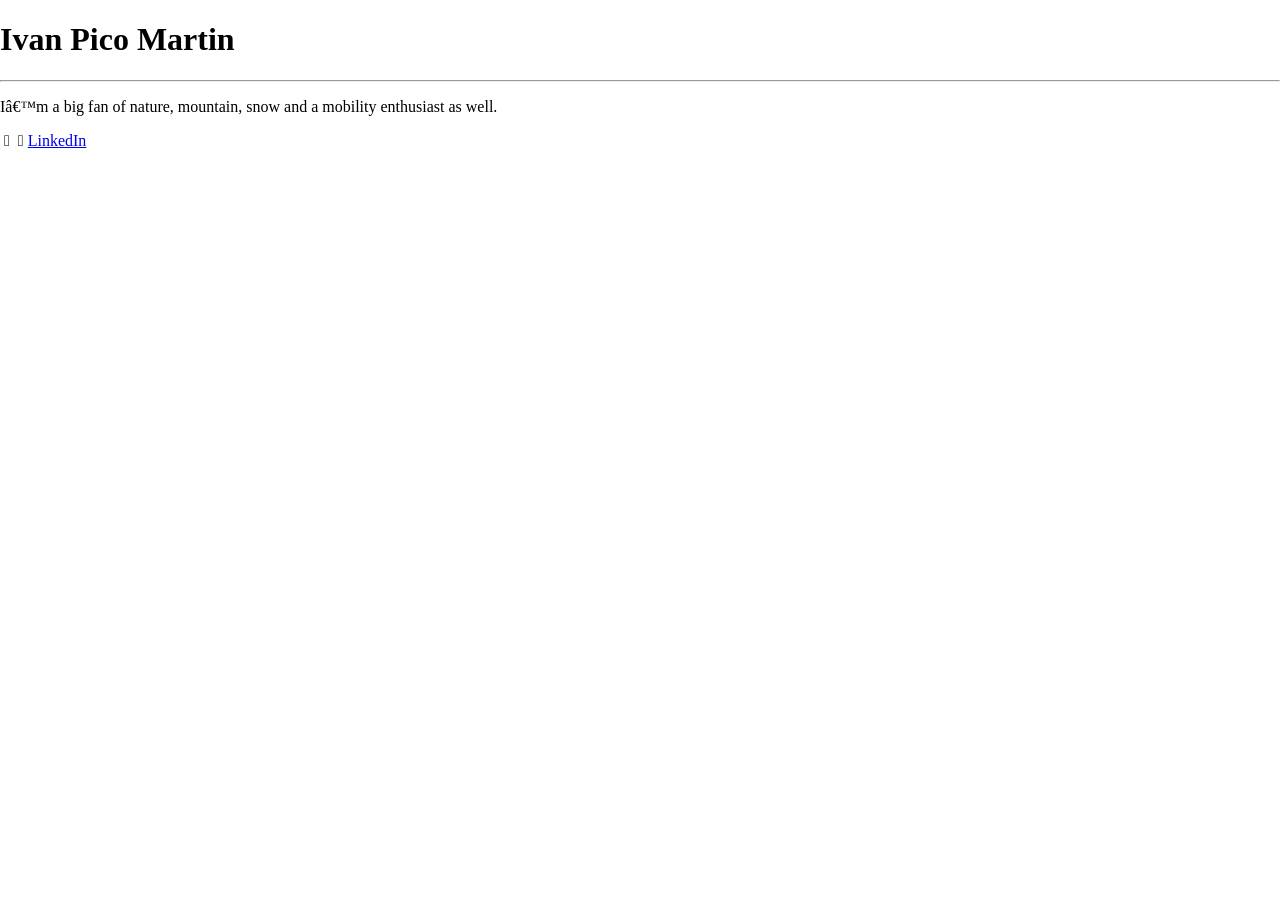
==== index.html @ 439a1005 "Image added." ====
<!DOCTYPE html>
<html>
<head>
<link rel="shortcut icon" href="#" />
<meta name="viewport" content="width=device-width, initial-scale=1">
<style>
body, html {
  height: 100%;
  margin: 0;
}

.bg {
  /* The image used */
<!doctype html>
<html lang="en">
<head>
<meta charset="utf-8">
<title>Ivan Pico Matin</title>
<meta name="description" content="Ivan Pico Martin, Senior Technologist.">
<meta name="author" content="Ivan Pico Martin">
<style>
        html {
            background: black url("static/Prek.jpg") no-repeat left center fixed;
            -webkit-background-size: cover;
            -moz-background-size: cover;
            -o-background-size: cover;
            background-size: cover;
        }

        body {
            margin: 0px;
            font-family: monospace;
        }

        a:link,
        a:visited,
        a:hover,
        a:active {
            color: #eee;
        }

        #main {
            position: fixed;
            bottom: 5em;
            width: 100%;
            background-color: black;
            opacity: 0.7;
            color: #ccc;
            padding: 2em;
        }

        p {
            font-size: 1.2em;
        }
    </style>
	
<script type="application/ld+json">
    {
      "@context": "http://schema.org",
      "@type": "Person",
      "name": "Ivan Pico Martin",
      "url": "https://www.ivanpico.com",
      "sameAs": [
        "https://www.linkedin.com/in/ivanpico/"
      ]
    }
    </script>
</head>
<body>
<div id="main">
<h1>Ivan Pico Martin</h1>
<hr/>
<p>I’m a big fan of nature, mountain, snow and a mobility enthusiast as well.</p>
<p>&nbsp;<i class="fa fa-link" aria-hidden="true"></i>&nbsp;
<i class="fa fa-linkedin" aria-hidden="true"></i> <a href="https://www.linkedin.com/in/ivanpico/">LinkedIn</a> 
</p>
</div>
<script type="text/javascript">
        (function () {
            var css = document.createElement('link');
            css.href = 'font-awesome/css/font-awesome.min.css';
            css.rel = 'stylesheet';
            css.type = 'text/css';
            document.getElementsByTagName('head')[0].appendChild(css);
        })();
    </script>
</body>
</html>
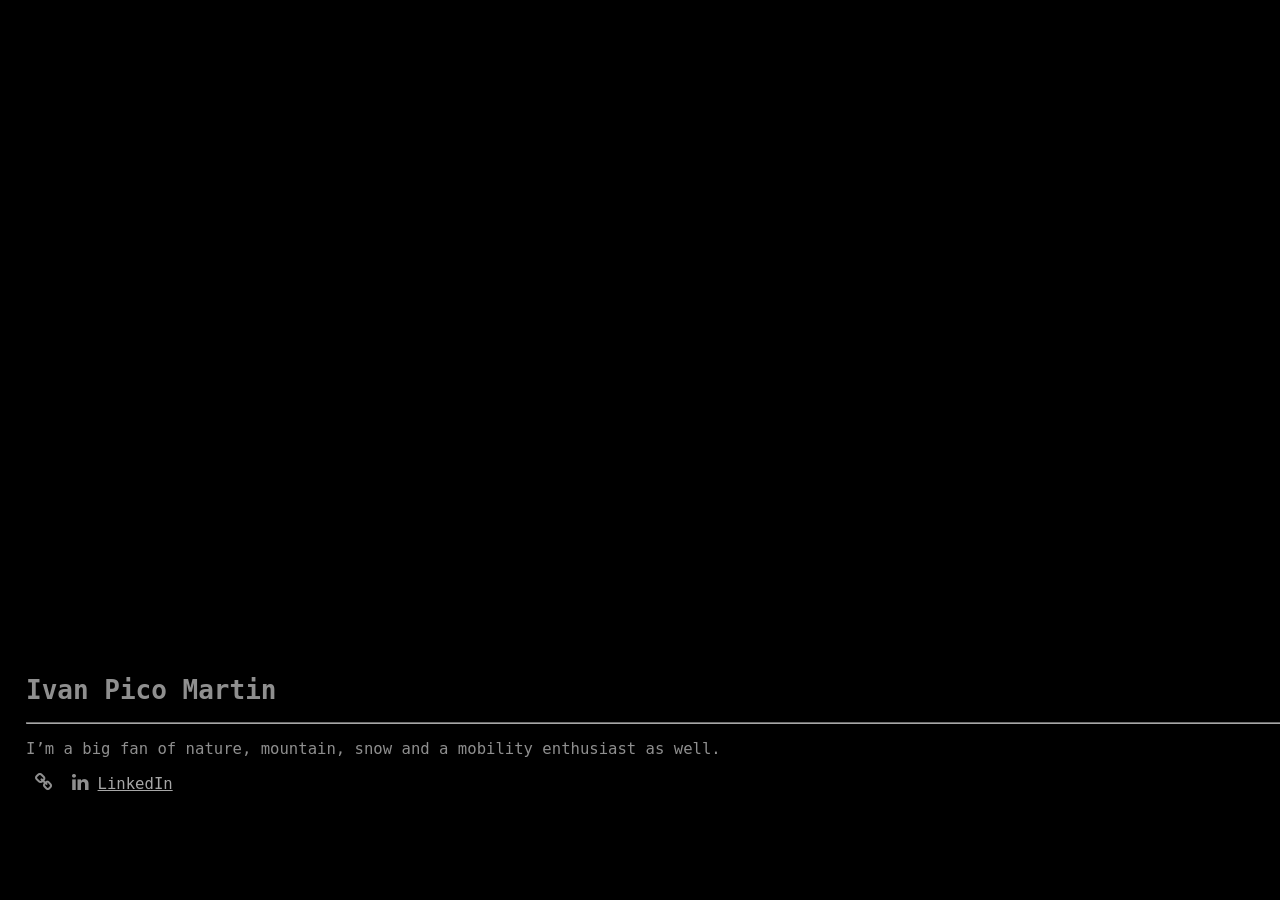
==== commit 31b86252: "Change Style." ====
--- a/index.html
+++ b/index.html
@@ -1,16 +1,3 @@
-<!DOCTYPE html>
-<html>
-<head>
-<link rel="shortcut icon" href="#" />
-<meta name="viewport" content="width=device-width, initial-scale=1">
-<style>
-body, html {
-  height: 100%;
-  margin: 0;
-}
-
-.bg {
-  /* The image used */
 <!doctype html>
 <html lang="en">
 <head>
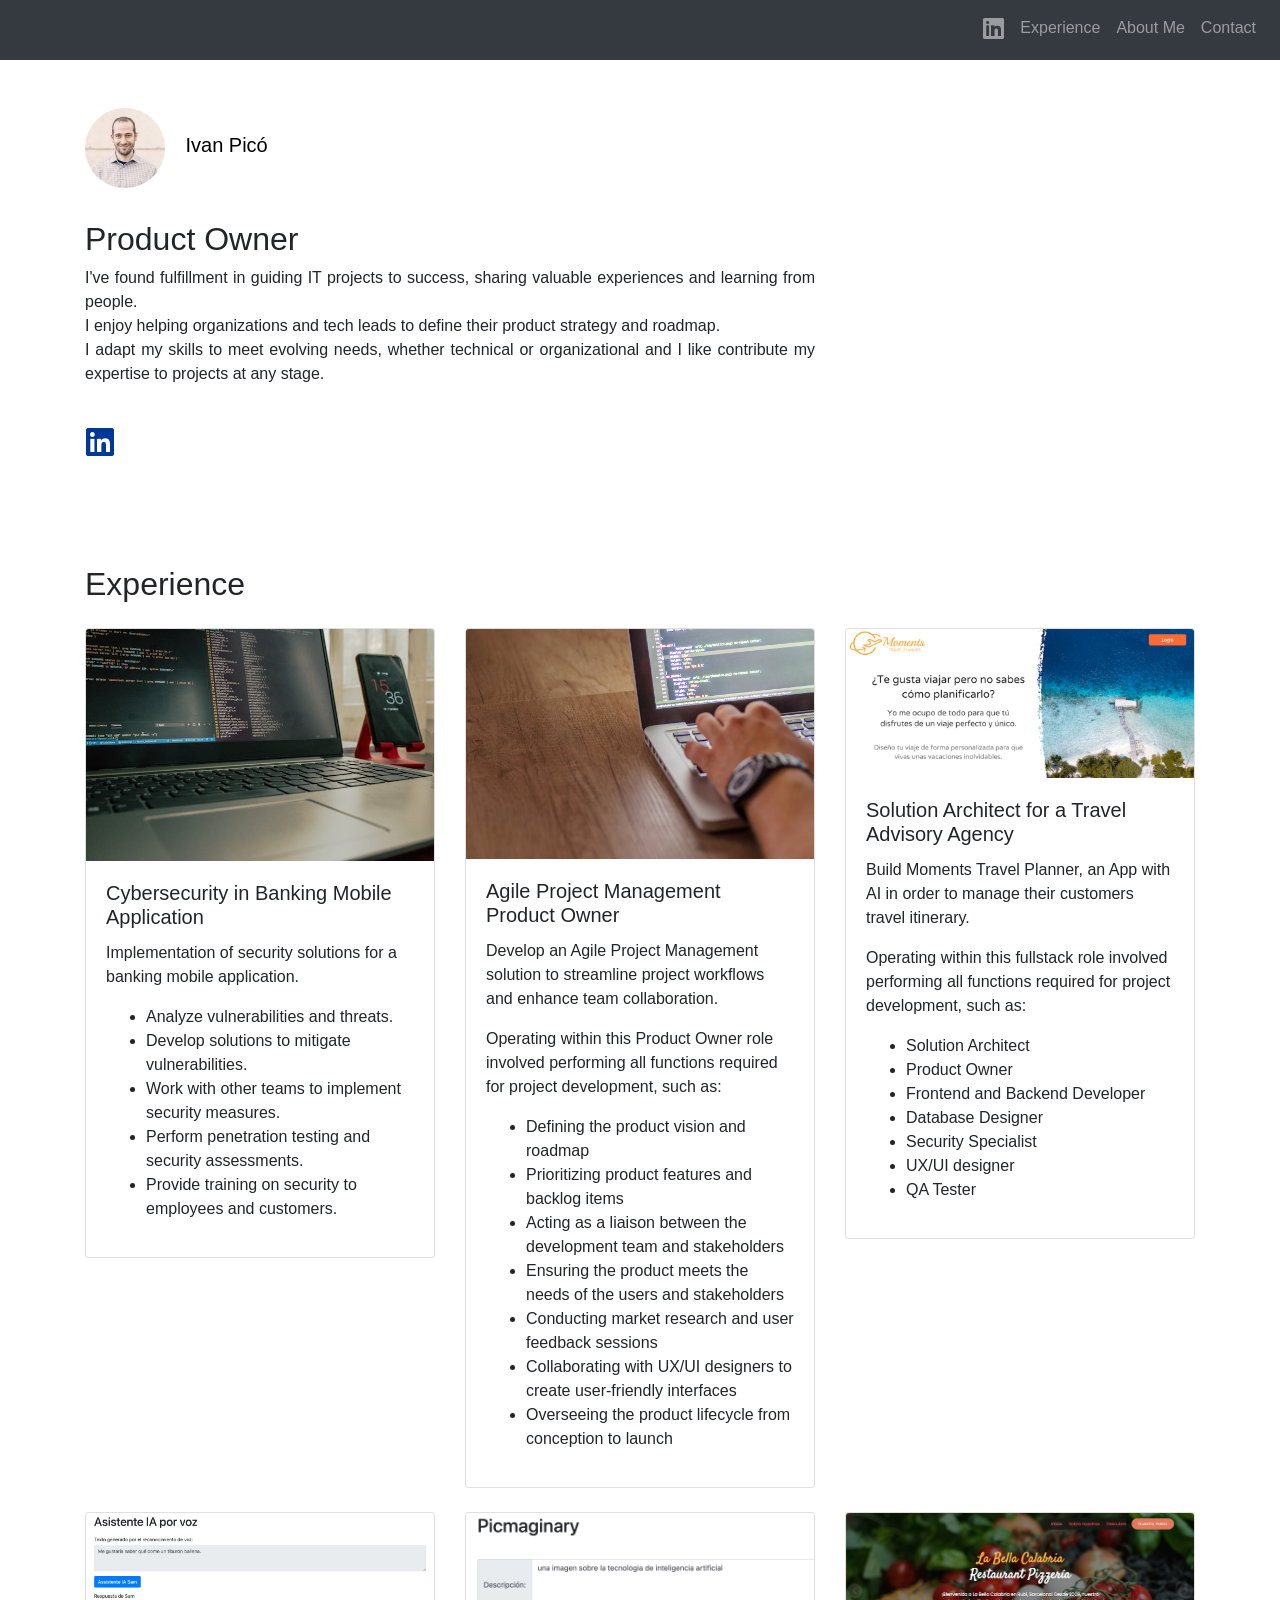
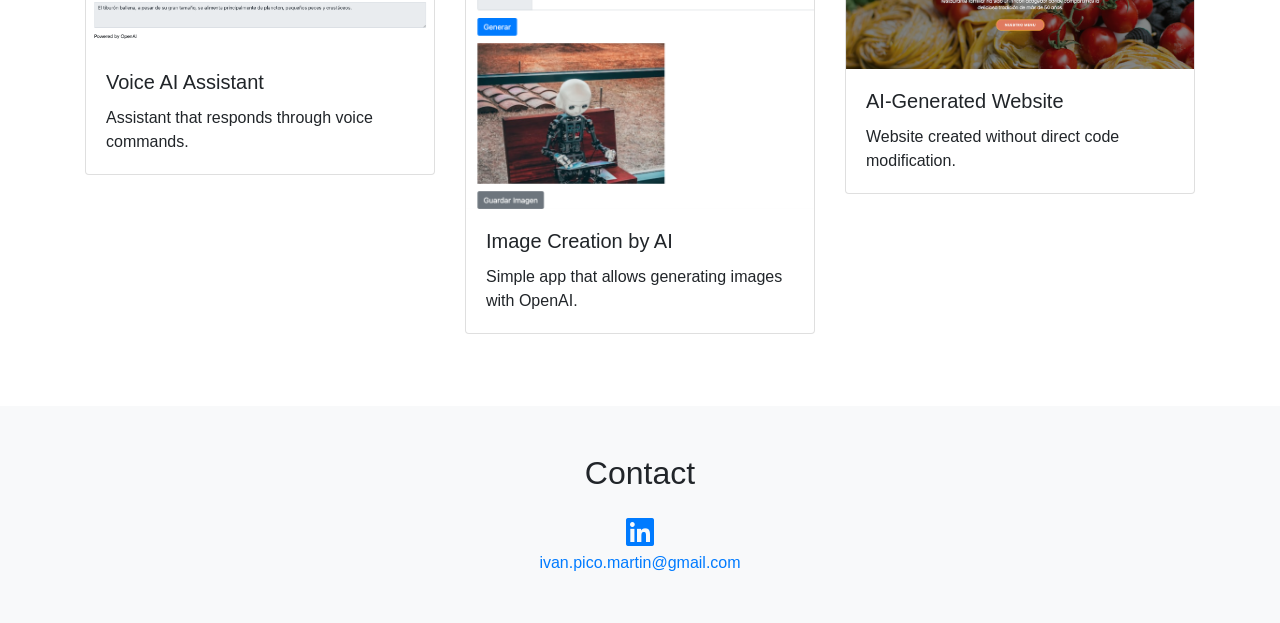
==== commit b2a199bd: "Replace site with personal website" ====
--- a/index.html
+++ b/index.html
@@ -1,75 +1,512 @@
-<!doctype html>
-<html lang="en">
+<!DOCTYPE html>
+<html lang="es">
+
 <head>
-<meta charset="utf-8">
-<title>Ivan Pico Matin</title>
-<meta name="description" content="Ivan Pico Martin, Senior Technologist.">
-<meta name="author" content="Ivan Pico Martin">
-<style>
-        html {
-            background: black url("static/Prek.jpg") no-repeat left center fixed;
-            -webkit-background-size: cover;
-            -moz-background-size: cover;
-            -o-background-size: cover;
-            background-size: cover;
-        }
-
-        body {
-            margin: 0px;
-            font-family: monospace;
-        }
-
-        a:link,
-        a:visited,
-        a:hover,
-        a:active {
-            color: #eee;
-        }
-
-        #main {
-            position: fixed;
-            bottom: 5em;
-            width: 100%;
-            background-color: black;
-            opacity: 0.7;
-            color: #ccc;
-            padding: 2em;
-        }
-
-        p {
-            font-size: 1.2em;
-        }
-    </style>
-	
-<script type="application/ld+json">
-    {
-      "@context": "http://schema.org",
-      "@type": "Person",
-      "name": "Ivan Pico Martin",
-      "url": "https://www.ivanpico.com",
-      "sameAs": [
-        "https://www.linkedin.com/in/ivanpico/"
-      ]
-    }
-    </script>
+    <meta charset="UTF-8">
+    <meta name="viewport" content="width=device-width, initial-scale=1.0">
+    <title>Ivan Picó</title>
+    <link rel="stylesheet" href="https://cdnjs.cloudflare.com/ajax/libs/font-awesome/5.15.4/css/all.min.css">
+    <link rel="stylesheet" href="https://stackpath.bootstrapcdn.com/bootstrap/4.5.2/css/bootstrap.min.css">
+    <link rel="stylesheet" href="styles.css">
+    <link rel="apple-touch-icon" sizes="180x180" href="/favicon/apple-touch-icon.png">
+    <link rel="icon" type="image/png" sizes="32x32" href="/favicon/favicon-32x32.png">
+    <link rel="icon" type="image/png" sizes="16x16" href="/favicon/favicon-16x16.png">
+    <link rel="manifest" href="/favicon/site.webmanifest">
+    <meta name="msapplication-TileColor" content="#da532c">
+    <meta name="theme-color" content="#ffffff">
 </head>
+
 <body>
-<div id="main">
-<h1>Ivan Pico Martin</h1>
-<hr/>
-<p>I’m a big fan of nature, mountain, snow and a mobility enthusiast as well.</p>
-<p>&nbsp;<i class="fa fa-link" aria-hidden="true"></i>&nbsp;
-<i class="fa fa-linkedin" aria-hidden="true"></i> <a href="https://www.linkedin.com/in/ivanpico/">LinkedIn</a> 
-</p>
-</div>
-<script type="text/javascript">
-        (function () {
-            var css = document.createElement('link');
-            css.href = 'font-awesome/css/font-awesome.min.css';
-            css.rel = 'stylesheet';
-            css.type = 'text/css';
-            document.getElementsByTagName('head')[0].appendChild(css);
-        })();
-    </script>
+
+    <!-- Navigation Bar -->
+    <nav class="navbar navbar-expand-lg navbar-dark bg-dark">
+        <button class="navbar-toggler" type="button" data-toggle="collapse" data-target="#navbarNav"
+            aria-controls="navbarNav" aria-expanded="false" aria-label="Toggle navigation">
+            <span class="navbar-toggler-icon"></span>
+        </button>
+        <div class="collapse navbar-collapse" id="navbarNav">
+            <ul class="navbar-nav ml-auto">
+                <li class="nav-item">
+                    <a class="nav-link" href="https://www.linkedin.com/in/ivanpico" target="_blank"
+                        rel="noopener noreferrer">
+                        <i class="fab fa-linkedin icon-large" style="font-size: 24px;"></i>
+                    </a>
+                </li>
+                <li class="nav-item">
+                    <a class="nav-link" href="#proyectos">Experience</a>
+                </li>
+                <li class="nav-item">
+                    <a class="nav-link" href="about.html">About Me</a>
+                </li>
+                <li class="nav-item">
+                    <a class="nav-link" href="#contacto">Contact</a>
+                </li>
+            </ul>
+        </div>
+    </nav>
+
+    <section id="introduccion" class="py-5">
+        <div class="container">
+            <div class="row">
+                <div class="col-md-4" style=" margin-bottom: 2rem;">
+                    <a href="about.html">
+                        <img src="images/ivanpico_rounded.png" alt="Ivan Picó" class="img-fluid"
+                            style="max-height: 80px;">
+                        <h5 style="display: inline; color: black; margin-left: 1rem;">Ivan Picó</h5>
+                    </a>
+                </div>
+            </div>
+            <div class="row">
+                <div class="col-md-8">
+                    <h2>Product Owner</h2>
+                    <p style="text-align: justify;">
+                        I've found fulfillment in guiding IT projects to success, sharing valuable experiences and
+                        learning from people.<br>
+                        I enjoy helping organizations and tech leads to define their product strategy and roadmap.<br>
+                        I adapt my skills to meet evolving needs, whether technical or organizational and I like
+                        contribute my expertise to projects at any stage.
+                    </p>
+                </div>
+            </div>
+            <div class="row" style="padding-top: 1rem;">
+                <a class="nav-link" href="https://www.linkedin.com/in/ivanpico" target="_blank"
+                    rel="noopener noreferrer">
+                    <i class="fab fa-linkedin icon-large" style="font-size: 32px; color: rgb(0, 56, 151);"></i>
+                </a>
+            </div>
+        </div>
+    </section>
+
+
+    <!-- Projects Section -->
+    <section id="proyectos" class="py-5">
+        <div class="container">
+            <h2 style="padding-bottom: 1rem;">Experience</h2>
+            <div class="row">
+                <div class="col-md-4">
+                    <div class="card mb-4 card-hover" data-toggle="modal" data-target="#cybersecurityApp"
+                        style="cursor: pointer;">
+                        <div class="d-none d-md-block">
+                            <img src="images/ciberseguridad.jpg" class="card-img-top" alt="Cybersecurity">
+                            <div class="card-body">
+                                <h5 class="card-title">Cybersecurity in Banking Mobile Application</h5>
+                                <!-- Project 2 Description -->
+                                <p class="card-text">Implementation of security solutions for a banking mobile
+                                    application.</p>
+                                <ul>
+                                    <li>Analyze vulnerabilities and threats.</li>
+                                    <li>Develop solutions to mitigate vulnerabilities.</li>
+                                    <li>Work with other teams to implement security measures.</li>
+                                    <li>Perform penetration testing and security assessments.</li>
+                                    <li>Provide training on security to employees and customers.</li>
+                                </ul>
+                            </div>
+                        </div>
+
+                        <div class="d-block d-md-none">
+                            <img src="images/it.jpg" class="card-img-top" alt="Agile Project Management">
+                            <div class="card-body">
+                                <h5 class="card-title">Agile Project Management Product Owner</h5>
+                                <!-- Project Description -->
+                                <p class="card-text">Develop an Agile Project Management solution to streamline project
+                                    workflows and enhance team collaboration.</p>
+                                <p>Operating within this Product Owner role involved performing all functions required
+                                    for
+                                    project development, such as:</p>
+                                <ul>
+                                    <li>Defining the product vision and roadmap</li>
+                                    <li>Prioritizing product features and backlog items</li>
+                                    <li>Acting as a liaison between the development team and stakeholders</li>
+                                    <li>Ensuring the product meets the needs of the users and stakeholders</li>
+                                    <li>Conducting market research and user feedback sessions</li>
+                                    <li>Collaborating with UX/UI designers to create user-friendly interfaces</li>
+                                    <li>Overseeing the product lifecycle from conception to launch</li>
+                                </ul>
+                            </div>
+                        </div>
+                    </div>
+                </div>
+
+                <div class="col-md-4">
+                    <div class="card mb-4 card-hover" data-toggle="modal" data-target="#agileProjectManagement"
+                        style="cursor: pointer;">
+
+                        <div class="d-block d-md-none">
+                            <img src="images/ciberseguridad.jpg" class="card-img-top" alt="Cybersecurity">
+                            <div class="card-body">
+                                <h5 class="card-title">Cybersecurity in Banking Mobile Application</h5>
+                                <!-- Project 2 Description -->
+                                <p class="card-text">Implementation of security solutions for a banking mobile
+                                    application.</p>
+                                <ul>
+                                    <li>Analyze vulnerabilities and threats.</li>
+                                    <li>Develop solutions to mitigate vulnerabilities.</li>
+                                    <li>Work with other teams to implement security measures.</li>
+                                    <li>Perform penetration testing and security assessments.</li>
+                                    <li>Provide training on security to employees and customers.</li>
+                                </ul>
+                            </div>
+
+                        </div>
+                        <div class="d-none d-md-block">
+                            <img src="images/it.jpg" class="card-img-top" alt="Agile Project Management">
+                            <div class="card-body">
+                                <h5 class="card-title">Agile Project Management Product Owner</h5>
+                                <!-- Project Description -->
+                                <p class="card-text">Develop an Agile Project Management solution to streamline project
+                                    workflows and enhance team collaboration.</p>
+                                <p>Operating within this Product Owner role involved performing all functions required
+                                    for
+                                    project development, such as:</p>
+                                <ul>
+                                    <li>Defining the product vision and roadmap</li>
+                                    <li>Prioritizing product features and backlog items</li>
+                                    <li>Acting as a liaison between the development team and stakeholders</li>
+                                    <li>Ensuring the product meets the needs of the users and stakeholders</li>
+                                    <li>Conducting market research and user feedback sessions</li>
+                                    <li>Collaborating with UX/UI designers to create user-friendly interfaces</li>
+                                    <li>Overseeing the product lifecycle from conception to launch</li>
+                                </ul>
+                            </div>
+                        </div>
+                    </div>
+                </div>
+
+
+                <div class="col-md-4">
+                    <div class="card mb-4 card-hover" data-toggle="modal" data-target="#travelPlanner"
+                        style="cursor: pointer;">
+                        <img src="images/appMomentsDesktop.png" class="card-img-top" alt="Project 1">
+                        <div class="card-body">
+                            <h5 class="card-title">Solution Architect for a Travel Advisory Agency</h5>
+                            <!-- Project 1 Description -->
+                            <p class="card-text">Build Moments Travel Planner, an App with AI in order to manage their
+                                customers travel itinerary.</p>
+                            <p>Operating within this fullstack role involved performing all functions required for
+                                project development, such as:</p>
+                            <ul>
+                                <li>Solution Architect</li>
+                                <li>Product Owner</li>
+                                <li>Frontend and Backend Developer</li>
+                                <li>Database Designer</li>
+                                <li>Security Specialist</li>
+                                <li>UX/UI designer</li>
+                                <li>QA Tester</li>
+                            </ul>
+                        </div>
+                    </div>
+                </div>
+
+                <div class="col-md-4">
+                    <div class="card mb-4 card-hover" data-toggle="modal" data-target="#aiAssistant"
+                        style="cursor: pointer;">
+                        <img src="images/appSam.png" class="card-img-top" alt="Project 1">
+                        <div class="card-body">
+                            <h5 class="card-title">Voice AI Assistant</h5>
+                            <!-- Project 3 Description -->
+                            <p class="card-text">Assistant that responds through voice commands.</p>
+                        </div>
+                    </div>
+                </div>
+
+
+                <div class="col-md-4">
+                    <div class="card mb-4 card-hover" data-toggle="modal" data-target="#generateImageApp"
+                        style="cursor: pointer;">
+                        <img src="images/appPicmaginary.png" class="card-img-top" alt="Picmaginary">
+                        <div class="card-body">
+                            <h5 class="card-title">Image Creation by AI</h5>
+                            <!-- Project 4 Description -->
+                            <p class="card-text">Simple app that allows generating images with OpenAI.</p>
+                        </div>
+                    </div>
+                </div>
+
+
+                <div class="col-md-4">
+                    <div class="card mb-4 card-hover" data-toggle="modal" data-target="#bellacalabriaWeb"
+                        style="cursor: pointer;">
+                        <img src="images/webCalabria.png" class="card-img-top" alt="Picmaginary">
+                        <div class="card-body">
+                            <h5 class="card-title">AI-Generated Website</h5>
+                            <!-- Project 5 Description -->
+                            <p class="card-text">Website created without direct code modification.</p>
+                        </div>
+                    </div>
+                </div>
+
+
+            </div>
+        </div>
+    </section>
+
+
+    <div class="modal fade" id="travelPlanner" tabindex="-1" aria-labelledby="exampleModalLabel" aria-hidden="true">
+        <div class="modal-dialog modal-xl">
+            <div class="modal-content">
+                <div class="modal-header">
+                    <h5 class="modal-title" id="exampleModalLabel">Fullstack</h5>
+                    <button type="button" class="close" data-dismiss="modal" aria-label="Close">
+                        <span aria-hidden="true">&times;</span>
+                    </button>
+                </div>
+                <div class="modal-body">
+                    <div class="row align-items-center">
+                        <div class="col-md-6">
+                            <a href="https://app.momentstravelplanner.com" target="_blank">
+                                <img src="images/appMomentsDesktop.png" class="img-fluid" alt="Project 1">
+                            </a>
+                            <a style="margin-top: 2rem; margin-bottom: 2rem;"
+                                href="https://app.momentstravelplanner.com" target="_blank" class="btn btn-primary">Go
+                                to Website</a>
+                            <p>The advisory designs the trip in a personalized way so that you can experience
+                                unforgettable and worry-free vacations. Plan the trip with the same care, enthusiasm,
+                                and detail as if it were for yourself. Plus, you can modify it as many times as you need
+                                until you are completely satisfied.</p>
+                            <p>Design the trip exclusively for you, taking into account your needs, preferences, and
+                                interests.</p>
+                            <p class="modal-description">Discover a free trip to Vietnam with the <strong>
+                                    <a href="https://app.momentstravelplanner.com" target="_blank">"demo@ivanpico.com"
+                                        account and password 123456.</a></strong></p>
+                        </div>
+                        <div class="col-md-6 mt-4 mt-md-0">
+                            <h4>Roles in this Application Development</h4>
+                            <ul style="margin-bottom: 15px;">
+                                <li style="margin-bottom: 10px;"><strong>Implemented AI functionalities</strong> using
+                                    the OpenAI API and fined tuned.</li>
+                                <li style="margin-bottom: 10px;"><strong>Defined the product vision and
+                                        priorities</strong>. Managed and prioritized the product backlog.</li>
+                                <li style="margin-bottom: 10px;"><strong>Designed the UI/UX</strong>. Worked with
+                                    technologies like Angular, Javascript, Bootstrap.</li>
+                                <li style="margin-bottom: 10px;"><strong>Defined business logic</strong>, data
+                                    processing, and database management on the server side. Worked with technologies
+                                    like Node.js, PHP (with Laravel or Symfony), among others.</li>
+                                <li style="margin-bottom: 10px;"><strong>Designed and optimized the database
+                                        structure</strong> to ensure efficient performance and easy system scalability.
+                                    Worked with database languages and technologies like SQL and NoSQL.</li>
+                                <li style="margin-bottom: 10px;"><strong>Implemented security measures</strong> in the
+                                    application to protect it against vulnerabilities and cyber attacks.</li>
+                                <li style="margin-bottom: 10px;"><strong>Integrated the frontend and backend</strong> to
+                                    ensure the full functionality of the application.</li>
+                                <li style="margin-bottom: 10px;">Application tested to <strong>identify and fix
+                                        bugs</strong> and ensure the quality and functionality of the product.</li>
+                                <li style="margin-bottom: 10px;"><strong>Designed</strong> and oversaw the overall
+                                    structure and integration of systems to meet business requirements and objectives,
+                                    ensuring alignment with enterprise architecture standards and best practices.</li>
+                            </ul>
+                        </div>
+                    </div>
+                </div>
+                <div class="modal-footer">
+                    <button type="button" class="btn btn-secondary" data-dismiss="modal">Close</button>
+                </div>
+            </div>
+        </div>
+    </div>
+
+    <div class="modal fade" id="aiAssistant" tabindex="-1" aria-labelledby="exampleModalLabel" aria-hidden="true">
+        <div class="modal-dialog modal-xl">
+            <div class="modal-content">
+                <div class="modal-header">
+                    <h5 class="modal-title" id="exampleModalLabel">Voice AI Assistant</h5>
+                    <button type="button" class="close" data-dismiss="modal" aria-label="Close">
+                        <span aria-hidden="true">&times;</span>
+                    </button>
+                </div>
+                <div class="modal-body">
+                    <div class="row align-items-center">
+                        <div class="col-md-6">
+                            <img src="images/appSam.png" class="img-fluid" alt="Project 1">
+                        </div>
+                        <div class="col-md-6 mt-4 mt-md-0">
+                            <h3>Interaction with OpenAI's AI through Voice Commands</h3>
+                            <p class="modal-description">
+                                The web application allows users to interact with OpenAI's AI through voice commands.
+                                When a question or request is spoken, the text is displayed on screen and a voice
+                                synthesizer is used to provide the response generated by the AI. This functionality
+                                offers a unique user experience and facilitates communication with the AI in a more
+                                natural way.
+                            </p>
+                        </div>
+                    </div>
+                </div>
+                <div class="modal-footer">
+                    <button type="button" class="btn btn-secondary" data-dismiss="modal">Close</button>
+                </div>
+            </div>
+        </div>
+    </div>
+
+
+    <div class="modal fade" id="generateImageApp" tabindex="-1" aria-labelledby="exampleModalLabel" aria-hidden="true">
+        <div class="modal-dialog modal-xl">
+            <div class="modal-content">
+                <div class="modal-header">
+                    <h5 class="modal-title" id="exampleModalLabel">AI-Powered Image Generation Web</h5>
+                    <button type="button" class="close" data-dismiss="modal" aria-label="Close">
+                        <span aria-hidden="true">&times;</span>
+                    </button>
+                </div>
+                <div class="modal-body">
+                    <div class="row align-items-center">
+                        <div class="col-md-6">
+                            <img src="images/appPicmaginary.png" class="img-fluid" alt="Project 1">
+                        </div>
+                        <div class="col-md-6 mt-4 mt-md-0">
+                            <h3>Web that Generates Custom Images</h3>
+                            <p class="modal-description">
+                                Web application that allows users to automatically generate images using OpenAI's AI.
+                                Users can choose from different styles and themes to create unique and personalized
+                                images.
+                            </p>
+                            <p>
+                                The application utilizes AI technology to generate realistic and high-quality images in
+                                a matter of seconds. This functionality provides users with a quick and easy way to
+                                create visual content for their projects and online posts.
+                            </p>
+                        </div>
+                    </div>
+                </div>
+                <div class="modal-footer">
+                    <button type="button" class="btn btn-secondary" data-dismiss="modal">Close</button>
+                </div>
+            </div>
+        </div>
+    </div>
+    <div class="modal fade" id="bellacalabriaWeb" tabindex="-1" aria-labelledby="exampleModalLabel" aria-hidden="true">
+        <div class="modal-dialog modal-xl">
+            <div class="modal-content">
+                <div class="modal-header">
+                    <h5 class="modal-title" id="exampleModalLabel">Restoration Website</h5>
+                    <button type="button" class="close" data-dismiss="modal" aria-label="Close">
+                        <span aria-hidden="true">&times;</span>
+                    </button>
+                </div>
+                <div class="modal-body">
+                    <div class="row align-items-center">
+                        <div class="col-md-6">
+                            <img src="images/webCalabria.png" class="img-fluid" alt="Project 1">
+                        </div>
+                        <div class="col-md-6 mt-4 mt-md-0">
+                            <h3>Generated and Edited with Copilot</h3>
+                            <p class="modal-description">
+                                Using text instructions, Copilot generates the code for the website and tweaks it to
+                                make it look more professional.
+                            </p>
+                            <p>The time invested in the website was less than two hours, demonstrating that with AI
+                                assistance, work is expedited and productivity is multiplied by x5.</p>
+                        </div>
+                    </div>
+                </div>
+                <div class="modal-footer">
+                    <button type="button" class="btn btn-secondary" data-dismiss="modal">Close</button>
+                </div>
+            </div>
+        </div>
+    </div>
+
+    <div class="modal fade" id="cybersecurityApp" tabindex="-1" aria-labelledby="exampleModalLabel" aria-hidden="true">
+        <div class="modal-dialog modal-xl">
+            <div class="modal-content">
+                <div class="modal-header">
+                    <h5 class="modal-title" id="exampleModalLabel">Cybersecurity Website</h5>
+                    <button type="button" class="close" data-dismiss="modal" aria-label="Close">
+                        <span aria-hidden="true">&times;</span>
+                    </button>
+                </div>
+                <div class="modal-body">
+                    <div class="row align-items-center">
+                        <div class="col-md-6">
+                            <img src="images/ciberseguridad.jpg" class="img-fluid" alt="Project 1">
+                        </div>
+                        <div class="col-md-6 mt-4 mt-md-0">
+                            <h3>Security Solutions for Banking Mobile Application</h3>
+                            <p class="modal-description">
+                            <ul>
+                                <li>Conducts comprehensive analysis of vulnerabilities and threats in the systems and
+                                    mobile applications used by the financial institution.</li>
+                                <li>Develops solutions and strategies to mitigate the identified vulnerabilities.</li>
+                                <li>Collaborates closely with other teams, such as software developers to implement
+                                    effective security measures and ensure compliance with security standards and
+                                    regulations.</li>
+                                <li>Performs penetration testing and security assessments to identify possible weak
+                                    points and enhance the resilience of systems against potential cyber attacks.</li>
+                                <li>Provides training and awareness on security to software developers.</li>
+                            </ul>
+                            </p>
+                        </div>
+                    </div>
+                </div>
+                <div class="modal-footer">
+                    <button type="button" class="btn btn-secondary" data-dismiss="modal">Close</button>
+                </div>
+            </div>
+        </div>
+    </div>
+    <div class="modal fade" id="agileProjectManagement" tabindex="-1" aria-labelledby="exampleModalLabel"
+        aria-hidden="true">
+        <div class="modal-dialog modal-xl">
+            <div class="modal-content">
+                <div class="modal-header">
+                    <h5 class="modal-title" id="exampleModalLabel">Agile Project Management Product Owner</h5>
+                    <button type="button" class="close" data-dismiss="modal" aria-label="Close">
+                        <span aria-hidden="true">&times;</span>
+                    </button>
+                </div>
+                <div class="modal-body">
+                    <div class="row align-items-center">
+                        <div class="col-md-6">
+                            <img src="images/it.jpg" class="img-fluid" alt="Agile Project Management">
+                        </div>
+                        <div class="col-md-6 mt-4 mt-md-0">
+                            <h3>Product Owner Responsibilities</h3>
+                            <p class="modal-description">
+                            <ul>
+                                <li>Prioritize features and backlog items based on business value and customer needs.
+                                </li>
+                                <li>Define the product vision and roadmap, making sure it aligns with the company's
+                                    goals.</li>
+                                <li>Act as a bridge between the development team and stakeholders, ensuring everyone is
+                                    on the same page.</li>
+                                <li>Get feedback from users and stakeholders to make necessary adjustments and
+                                    improvements.</li>
+                                <li>Use user feedback sessions to validate product ideas and features.</li>
+                                <li>Work with UX/UI designers to create user-friendly interfaces that enhance the user
+                                    experience.</li>
+                                <li>Manage the product lifecycle from start to finish, ensuring timely delivery and
+                                    high-quality standards.</li>
+                            </ul>
+                            </p>
+                        </div>
+                    </div>
+                </div>
+                <div class="modal-footer">
+                    <button type="button" class="btn btn-secondary" data-dismiss="modal">Close</button>
+                </div>
+            </div>
+        </div>
+    </div>
+
+    <section id="contacto" class="bg-light py-5">
+        <div class="container">
+            <h2 class="text-center mb-4">Contact</h2>
+            <div class="row">
+                <div class="col-md-12 text-center">
+                    <div class="social-media">
+                        <a href="https://www.linkedin.com/in/ivanpico" target="_blank" rel="noopener noreferrer">
+                            <i class="fab fa-linkedin" style="font-size: 32px;"> </i>
+                        </a>
+                    </div>
+                    <div id="email-container"></div>
+                </div>
+            </div>
+        </div>
+    </section>
+
+    <script src="email.js"></script>
+    <script src="https://code.jquery.com/jquery-3.5.1.slim.min.js"></script>
+    <script src="https://cdn.jsdelivr.net/npm/@popperjs/core@2.5.4/dist/umd/popper.min.js"></script>
+    <script src="https://stackpath.bootstrapcdn.com/bootstrap/4.5.2/js/bootstrap.min.js"></script>
 </body>
-</html>
+
+</html>
--- a/styles.css
+++ b/styles.css
@@ -0,0 +1,7 @@
+.card-hover {
+    transition: transform 0.3s ease-in-out; /* Asegura una transición suave */
+}
+
+.card-hover:hover {
+    transform: scale(1.05); /* Aumenta el tamaño de la tarjeta en un 5% */
+}
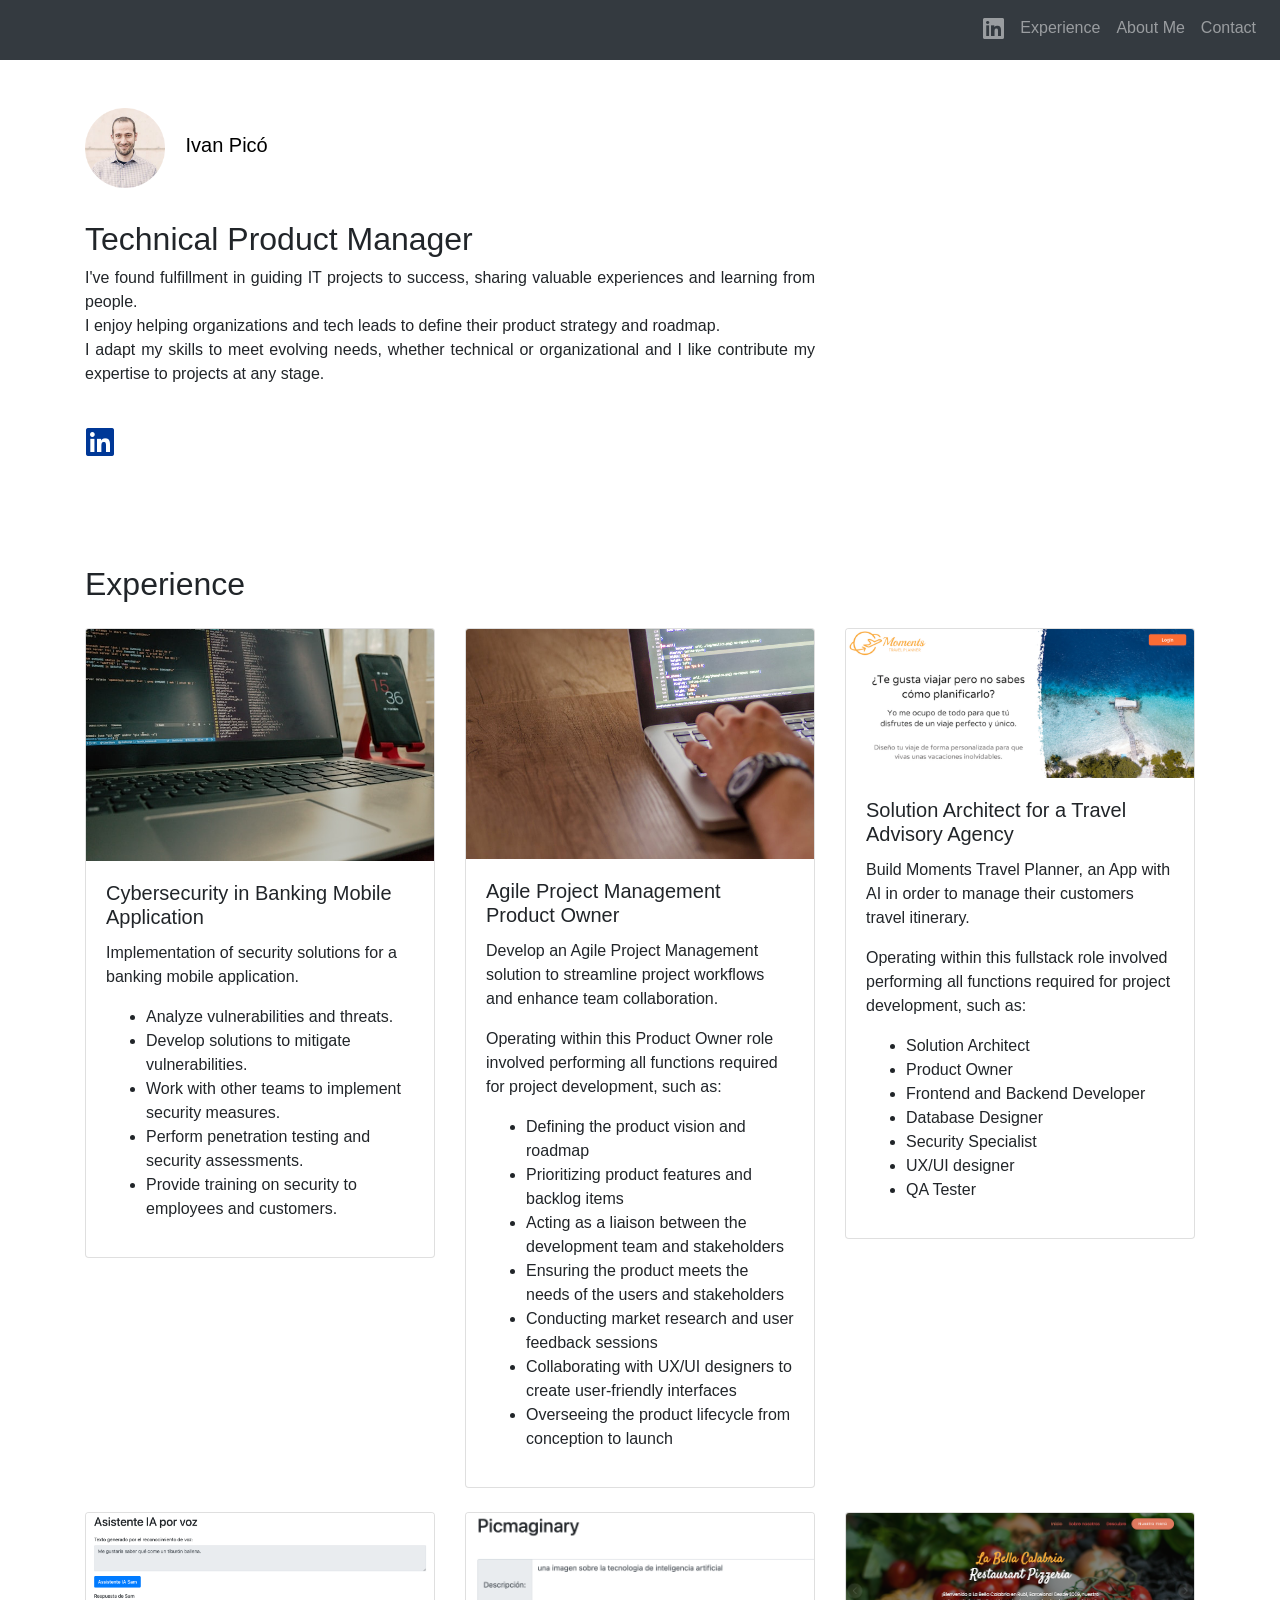
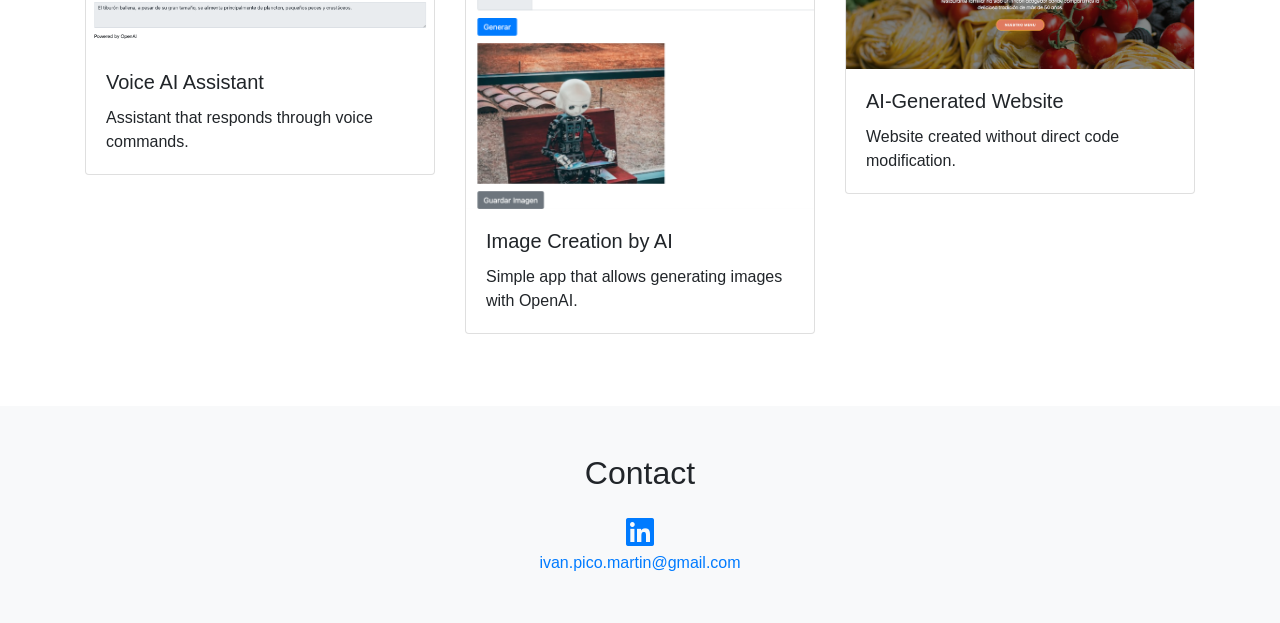
==== commit aa5cf161: "Change title from 'Product Owner' to 'Technical Product Manager'" ====
--- a/index.html
+++ b/index.html
@@ -58,7 +58,7 @@
             </div>
             <div class="row">
                 <div class="col-md-8">
-                    <h2>Product Owner</h2>
+                    <h2>Technical Product Manager</h2>
                     <p style="text-align: justify;">
                         I've found fulfillment in guiding IT projects to success, sharing valuable experiences and
                         learning from people.<br>
@@ -509,4 +509,4 @@
     <script src="https://stackpath.bootstrapcdn.com/bootstrap/4.5.2/js/bootstrap.min.js"></script>
 </body>
 
-</html>+</html>
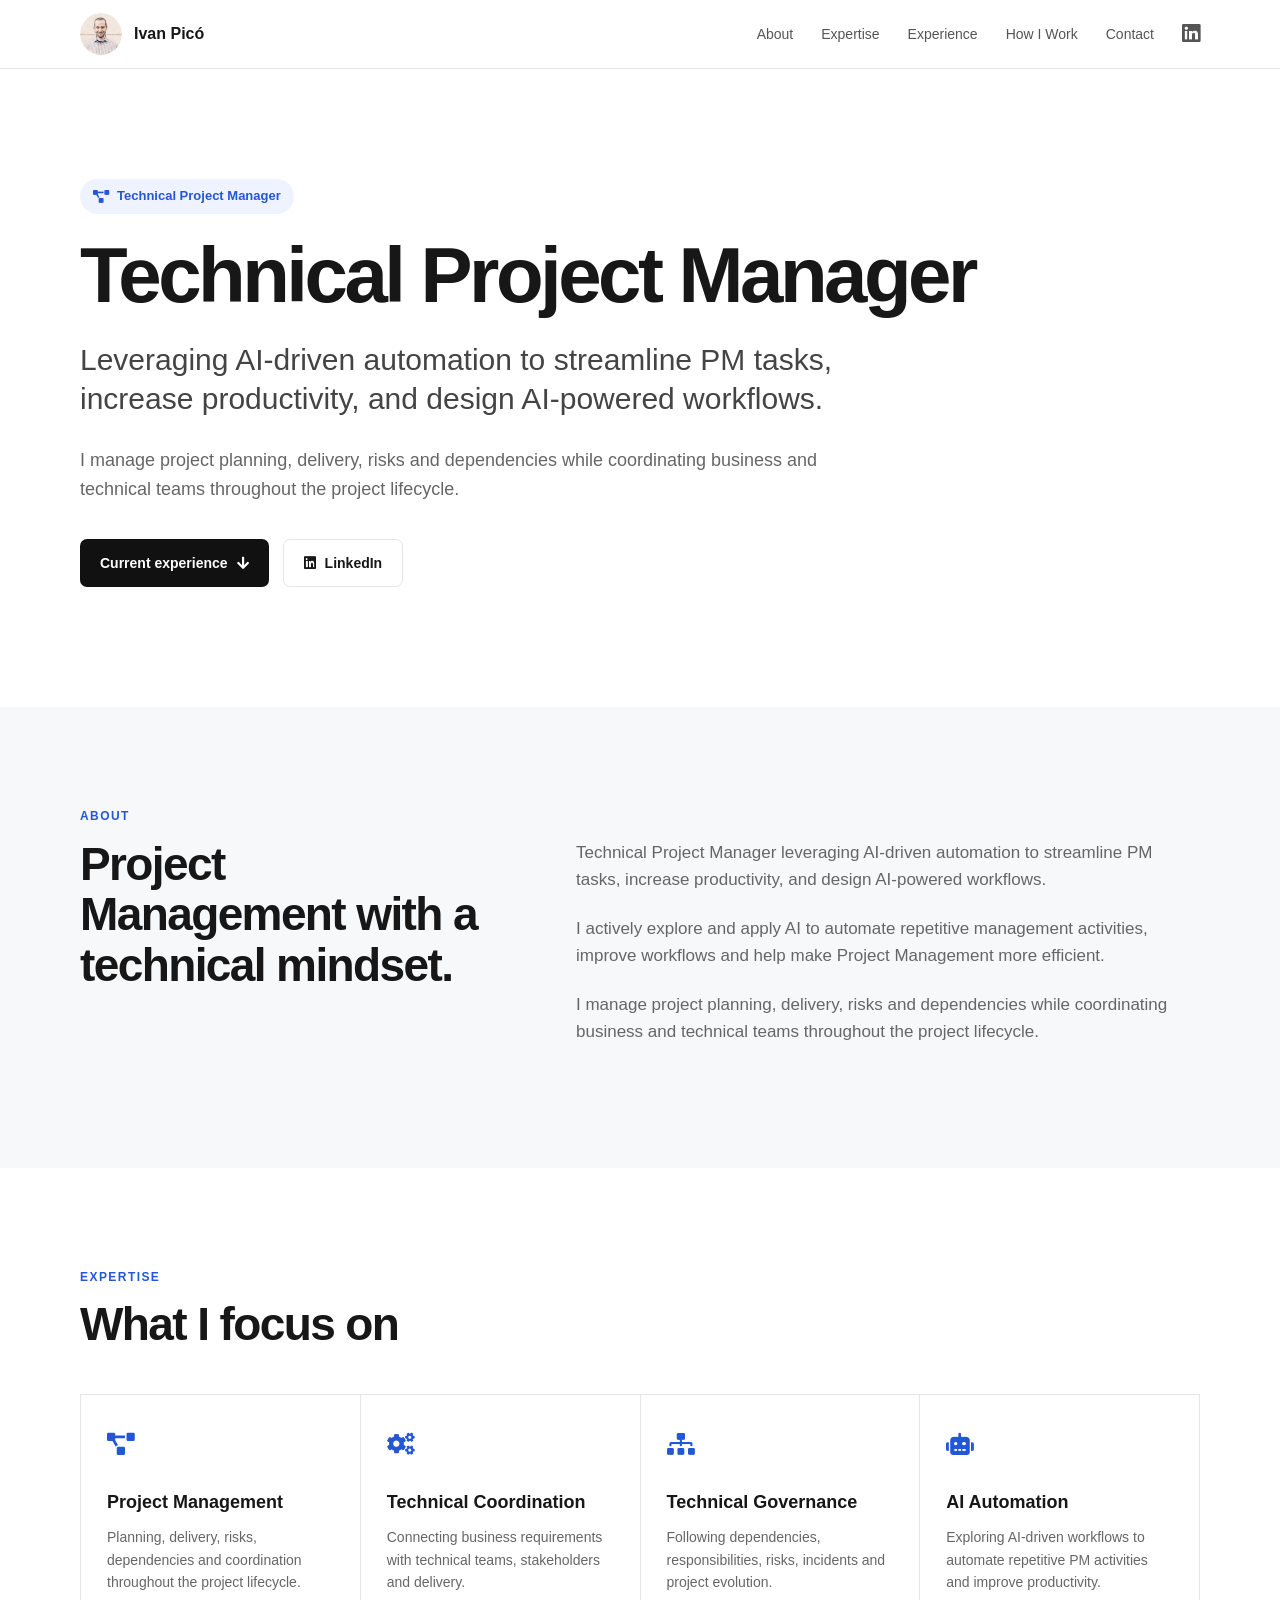
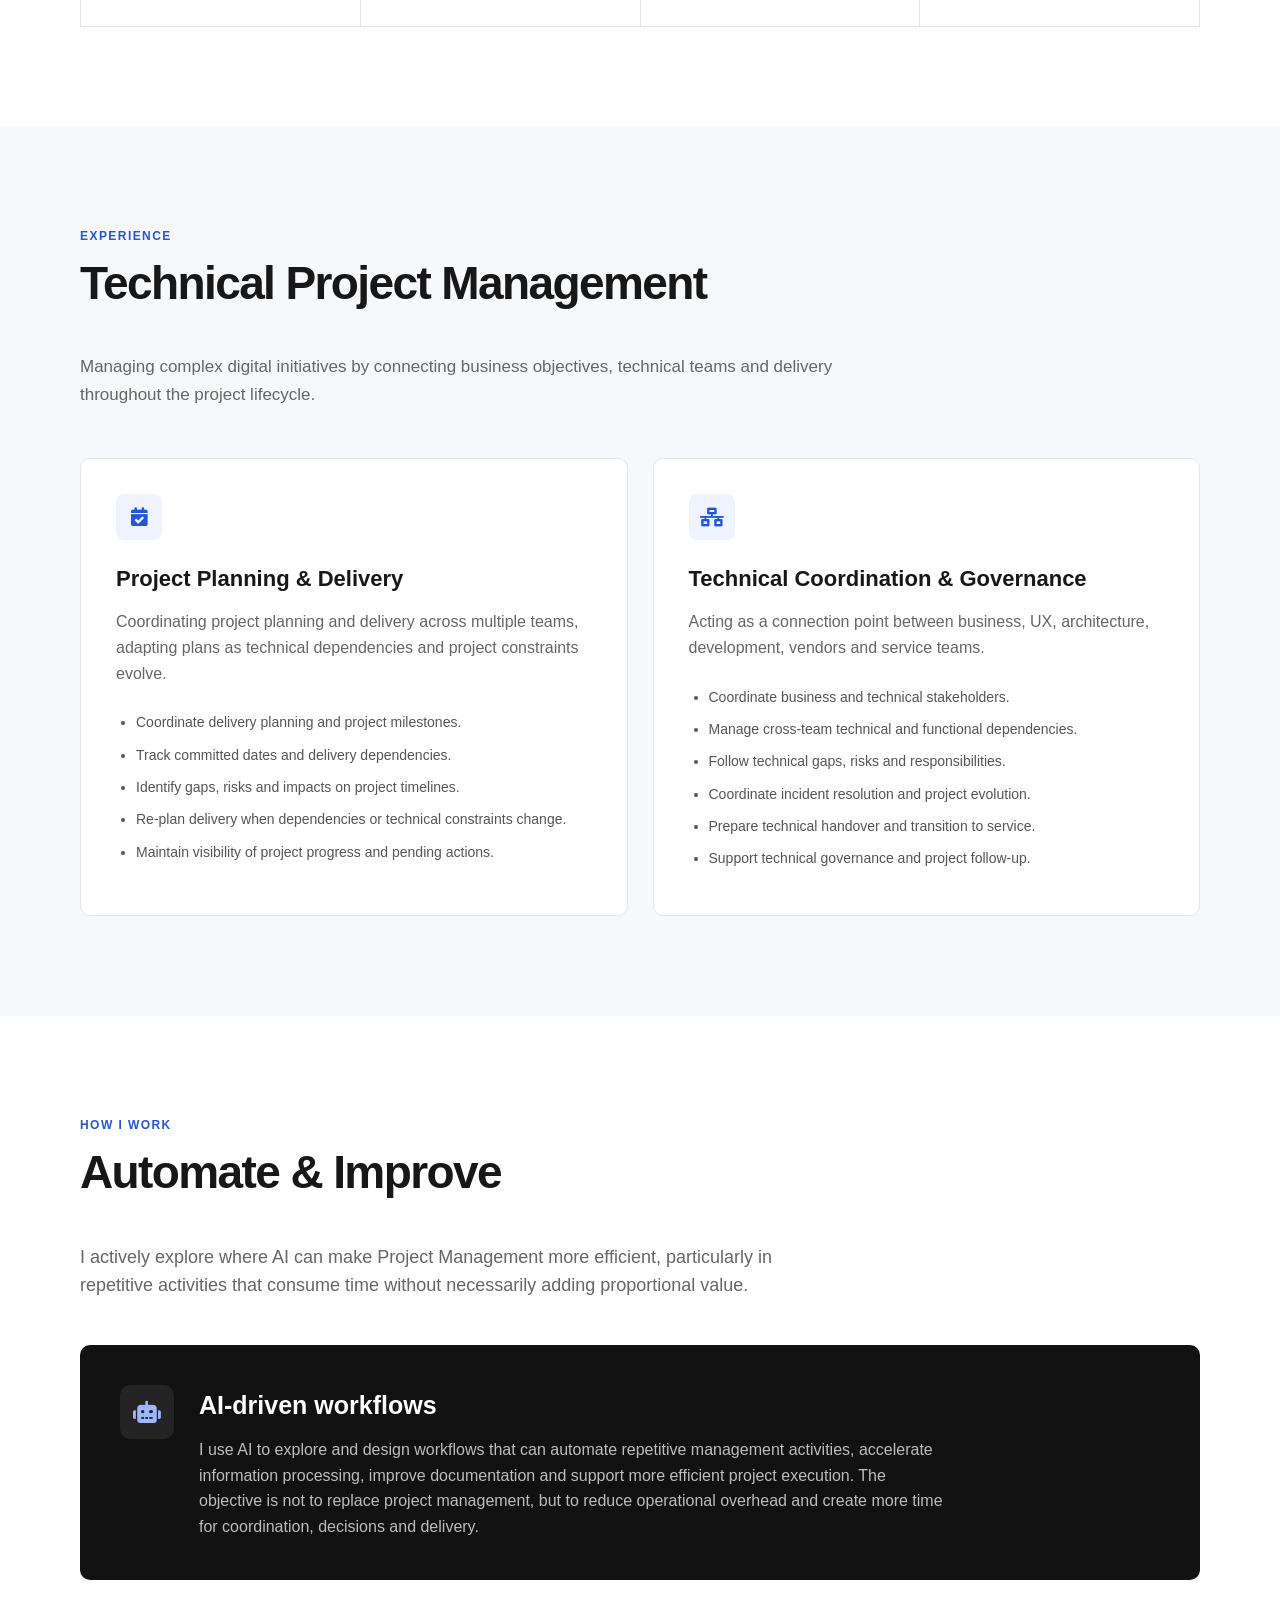
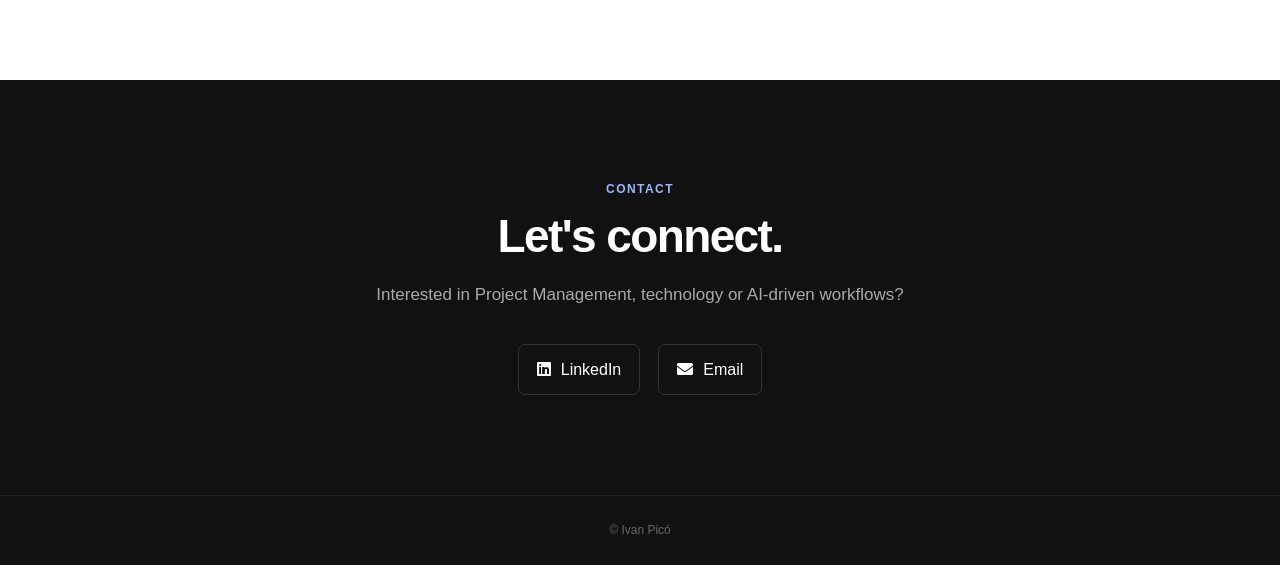
==== commit cdc7301c: "Major chango to technical project manager." ====
--- a/index.html
+++ b/index.html
@@ -1,512 +1,1390 @@
 <!DOCTYPE html>
-<html lang="es">
+<html lang="en">
 
 <head>
+
     <meta charset="UTF-8">
     <meta name="viewport" content="width=device-width, initial-scale=1.0">
-    <title>Ivan Picó</title>
-    <link rel="stylesheet" href="https://cdnjs.cloudflare.com/ajax/libs/font-awesome/5.15.4/css/all.min.css">
-    <link rel="stylesheet" href="https://stackpath.bootstrapcdn.com/bootstrap/4.5.2/css/bootstrap.min.css">
-    <link rel="stylesheet" href="styles.css">
-    <link rel="apple-touch-icon" sizes="180x180" href="/favicon/apple-touch-icon.png">
-    <link rel="icon" type="image/png" sizes="32x32" href="/favicon/favicon-32x32.png">
-    <link rel="icon" type="image/png" sizes="16x16" href="/favicon/favicon-16x16.png">
-    <link rel="manifest" href="/favicon/site.webmanifest">
-    <meta name="msapplication-TileColor" content="#da532c">
+
+    <title>Ivan Picó | Technical Project Manager</title>
+
+    <meta name="description"
+        content="Ivan Picó - Technical Project Manager leveraging AI-driven automation to streamline PM tasks, increase productivity, and design AI-powered workflows.">
+
+    <link rel="stylesheet"
+        href="https://cdnjs.cloudflare.com/ajax/libs/font-awesome/5.15.4/css/all.min.css">
+
+    <link rel="apple-touch-icon"
+        sizes="180x180"
+        href="/favicon/apple-touch-icon.png">
+
+    <link rel="icon"
+        type="image/png"
+        sizes="32x32"
+        href="/favicon/favicon-32x32.png">
+
+    <link rel="icon"
+        type="image/png"
+        sizes="16x16"
+        href="/favicon/favicon-16x16.png">
+
+    <link rel="manifest"
+        href="/favicon/site.webmanifest">
+
     <meta name="theme-color" content="#ffffff">
+
+
+    <style>
+
+        :root {
+            --background: #ffffff;
+            --surface: #f7f8fa;
+            --surface-dark: #111111;
+            --text: #171717;
+            --text-secondary: #666666;
+            --border: #e6e6e6;
+            --accent: #2457d6;
+            --accent-light: #eef3ff;
+            --max-width: 1120px;
+        }
+
+
+        * {
+            box-sizing: border-box;
+        }
+
+
+        html {
+            scroll-behavior: smooth;
+        }
+
+
+        body {
+            margin: 0;
+            font-family: -apple-system,
+                BlinkMacSystemFont,
+                "Segoe UI",
+                Roboto,
+                Helvetica,
+                Arial,
+                sans-serif;
+
+            color: var(--text);
+            background: var(--background);
+            line-height: 1.6;
+        }
+
+
+        a {
+            color: inherit;
+            text-decoration: none;
+        }
+
+
+        .container {
+            width: min(100% - 40px, var(--max-width));
+            margin: 0 auto;
+        }
+
+
+        /* =========================
+           NAVIGATION
+        ========================= */
+
+        .navbar {
+            position: sticky;
+            top: 0;
+            z-index: 1000;
+
+            background: rgba(255, 255, 255, 0.94);
+            backdrop-filter: blur(10px);
+
+            border-bottom: 1px solid var(--border);
+        }
+
+
+        .navbar-inner {
+            min-height: 68px;
+
+            display: flex;
+            align-items: center;
+            justify-content: space-between;
+        }
+
+
+        .brand {
+            display: flex;
+            align-items: center;
+            gap: 12px;
+
+            font-weight: 600;
+        }
+
+
+        .brand img {
+            width: 42px;
+            height: 42px;
+
+            border-radius: 50%;
+            object-fit: cover;
+        }
+
+
+        .brand-name {
+            font-size: 16px;
+        }
+
+
+        .nav-links {
+            display: flex;
+            align-items: center;
+            gap: 28px;
+        }
+
+
+        .nav-links a {
+            color: #555;
+            font-size: 14px;
+
+            transition: color 0.2s ease;
+        }
+
+
+        .nav-links a:hover {
+            color: var(--text);
+        }
+
+
+        .linkedin-link {
+            font-size: 21px !important;
+        }
+
+
+        /* =========================
+           HERO
+        ========================= */
+
+        .hero {
+            padding: 110px 0 120px;
+        }
+
+
+        .hero-content {
+            max-width: 900px;
+        }
+
+
+        .hero-eyebrow {
+            display: inline-flex;
+            align-items: center;
+            gap: 8px;
+
+            margin-bottom: 22px;
+            padding: 7px 13px;
+
+            background: var(--accent-light);
+            color: var(--accent);
+
+            border-radius: 20px;
+
+            font-size: 13px;
+            font-weight: 600;
+        }
+
+
+        .hero h1 {
+            margin: 0 0 25px;
+
+            font-size: clamp(46px, 7vw, 78px);
+            line-height: 1.02;
+
+            letter-spacing: -0.045em;
+            font-weight: 700;
+        }
+
+
+        .hero-title {
+            font-size: clamp(22px, 3vw, 30px);
+            line-height: 1.3;
+
+            font-weight: 500;
+
+            color: #444;
+
+            max-width: 850px;
+
+            margin-bottom: 28px;
+        }
+
+
+        .hero-description {
+            max-width: 760px;
+
+            font-size: 18px;
+
+            color: var(--text-secondary);
+
+            margin: 0;
+        }
+
+
+        .hero-actions {
+            display: flex;
+            gap: 14px;
+
+            margin-top: 35px;
+
+            flex-wrap: wrap;
+        }
+
+
+        .button {
+            display: inline-flex;
+            align-items: center;
+            justify-content: center;
+            gap: 9px;
+
+            padding: 12px 20px;
+
+            border-radius: 7px;
+
+            font-size: 14px;
+            font-weight: 600;
+
+            transition: all 0.2s ease;
+        }
+
+
+        .button-primary {
+            color: white;
+            background: var(--surface-dark);
+        }
+
+
+        .button-primary:hover {
+            transform: translateY(-1px);
+            opacity: 0.9;
+        }
+
+
+        .button-secondary {
+            border: 1px solid var(--border);
+
+            color: var(--text);
+            background: white;
+        }
+
+
+        .button-secondary:hover {
+            background: var(--surface);
+        }
+
+
+        /* =========================
+           SECTIONS
+        ========================= */
+
+        section {
+            padding: 100px 0;
+        }
+
+
+        .section-label {
+            color: var(--accent);
+
+            text-transform: uppercase;
+
+            letter-spacing: 0.12em;
+
+            font-size: 12px;
+            font-weight: 700;
+
+            margin-bottom: 12px;
+        }
+
+
+        .section-title {
+            margin: 0 0 45px;
+
+            font-size: clamp(32px, 5vw, 46px);
+
+            line-height: 1.1;
+
+            letter-spacing: -0.035em;
+        }
+
+
+        /* =========================
+           ABOUT
+        ========================= */
+
+        .about {
+            background: var(--surface);
+        }
+
+
+        .about-grid {
+            display: grid;
+
+            grid-template-columns: 0.8fr 1.2fr;
+
+            gap: 80px;
+
+            align-items: start;
+        }
+
+
+        .about-intro {
+            font-size: 22px;
+
+            line-height: 1.45;
+
+            font-weight: 500;
+        }
+
+
+        .about-text {
+            color: var(--text-secondary);
+
+            font-size: 17px;
+        }
+
+
+        .about-text p {
+            margin-top: 0;
+            margin-bottom: 22px;
+        }
+
+
+        /* =========================
+           EXPERTISE
+        ========================= */
+
+        .expertise-grid {
+            display: grid;
+
+            grid-template-columns: repeat(4, 1fr);
+
+            gap: 1px;
+
+            background: var(--border);
+
+            border: 1px solid var(--border);
+        }
+
+
+        .expertise-card {
+            background: white;
+
+            padding: 32px 26px;
+
+            min-height: 180px;
+        }
+
+
+        .expertise-icon {
+            font-size: 22px;
+
+            color: var(--accent);
+
+            margin-bottom: 25px;
+        }
+
+
+        .expertise-card h3 {
+            margin: 0 0 10px;
+
+            font-size: 18px;
+        }
+
+
+        .expertise-card p {
+            margin: 0;
+
+            color: var(--text-secondary);
+
+            font-size: 14px;
+        }
+
+
+        /* =========================
+           CURRENT EXPERIENCE
+        ========================= */
+
+        .experience {
+            background: var(--surface);
+        }
+
+
+        .experience-intro {
+            max-width: 760px;
+
+            color: var(--text-secondary);
+
+            font-size: 17px;
+
+            margin-bottom: 50px;
+        }
+
+
+        .experience-grid {
+            display: grid;
+
+            grid-template-columns: repeat(2, 1fr);
+
+            gap: 25px;
+        }
+
+
+        .experience-card {
+            background: white;
+
+            border: 1px solid var(--border);
+
+            border-radius: 10px;
+
+            padding: 35px;
+
+            transition:
+                transform 0.2s ease,
+                box-shadow 0.2s ease;
+        }
+
+
+        .experience-card:hover {
+            transform: translateY(-3px);
+
+            box-shadow:
+                0 12px 35px rgba(0, 0, 0, 0.07);
+        }
+
+
+        .experience-icon {
+            width: 46px;
+            height: 46px;
+
+            display: flex;
+            align-items: center;
+            justify-content: center;
+
+            margin-bottom: 25px;
+
+            border-radius: 8px;
+
+            background: var(--accent-light);
+
+            color: var(--accent);
+
+            font-size: 19px;
+        }
+
+
+        .experience-card h3 {
+            margin: 0 0 15px;
+
+            font-size: 22px;
+
+            line-height: 1.3;
+        }
+
+
+        .experience-card > p {
+            color: var(--text-secondary);
+
+            margin-bottom: 25px;
+        }
+
+
+        .experience-card ul {
+            padding-left: 20px;
+
+            margin: 0;
+
+            color: #555;
+
+            font-size: 14px;
+        }
+
+
+        .experience-card li {
+            margin-bottom: 10px;
+        }
+
+
+        /* =========================
+           HOW I WORK
+        ========================= */
+
+        .how-i-work {
+            background: white;
+        }
+
+
+        .how-intro {
+            max-width: 760px;
+
+            color: var(--text-secondary);
+
+            font-size: 18px;
+
+            margin-bottom: 45px;
+        }
+
+
+        .automation-card {
+            display: grid;
+
+            grid-template-columns: auto 1fr;
+
+            gap: 25px;
+
+            padding: 40px;
+
+            background: var(--surface-dark);
+
+            color: white;
+
+            border-radius: 10px;
+        }
+
+
+        .automation-icon {
+            width: 54px;
+            height: 54px;
+
+            display: flex;
+            align-items: center;
+            justify-content: center;
+
+            border-radius: 10px;
+
+            background: #242424;
+
+            color: #9db7ff;
+
+            font-size: 22px;
+        }
+
+
+        .automation-card h3 {
+            margin: 0 0 12px;
+
+            font-size: 25px;
+        }
+
+
+        .automation-card p {
+            margin: 0;
+
+            max-width: 750px;
+
+            color: #bdbdbd;
+
+            font-size: 16px;
+        }
+
+
+        /* =========================
+           CONTACT
+        ========================= */
+
+        .contact {
+            background: var(--surface-dark);
+
+            color: white;
+
+            text-align: center;
+        }
+
+
+        .contact .section-label {
+            color: #9db7ff;
+        }
+
+
+        .contact h2 {
+            margin-bottom: 20px;
+        }
+
+
+        .contact-text {
+            max-width: 620px;
+
+            margin: 0 auto 35px;
+
+            color: #aaa;
+
+            font-size: 17px;
+        }
+
+
+        .contact-links {
+            display: flex;
+
+            justify-content: center;
+
+            gap: 18px;
+
+            flex-wrap: wrap;
+        }
+
+
+        .contact-link {
+            display: inline-flex;
+
+            align-items: center;
+
+            gap: 10px;
+
+            padding: 12px 18px;
+
+            border: 1px solid #333;
+
+            border-radius: 7px;
+
+            color: white;
+
+            transition: background 0.2s ease;
+        }
+
+
+        .contact-link:hover {
+            background: #222;
+        }
+
+
+        /* =========================
+           FOOTER
+        ========================= */
+
+        footer {
+            padding: 25px 0;
+
+            background: var(--surface-dark);
+
+            color: #666;
+
+            border-top: 1px solid #222;
+
+            text-align: center;
+
+            font-size: 12px;
+        }
+
+
+        /* =========================
+           RESPONSIVE
+        ========================= */
+
+        @media (max-width: 900px) {
+
+            .about-grid {
+                grid-template-columns: 1fr;
+
+                gap: 35px;
+            }
+
+
+            .expertise-grid {
+                grid-template-columns: repeat(2, 1fr);
+            }
+
+
+            .experience-grid {
+                grid-template-columns: 1fr;
+            }
+
+        }
+
+
+        @media (max-width: 700px) {
+
+            .container {
+                width: min(100% - 28px, var(--max-width));
+            }
+
+
+            .navbar-inner {
+                min-height: 60px;
+            }
+
+
+            .brand-name {
+                display: none;
+            }
+
+
+            .nav-links {
+                gap: 15px;
+            }
+
+
+            .nav-links a {
+                font-size: 12px;
+            }
+
+
+            .hero {
+                padding: 75px 0 85px;
+            }
+
+
+            section {
+                padding: 75px 0;
+            }
+
+
+            .hero-title {
+                font-size: 21px;
+            }
+
+
+            .hero-description {
+                font-size: 16px;
+            }
+
+
+            .expertise-grid {
+                grid-template-columns: 1fr;
+            }
+
+
+            .automation-card {
+                grid-template-columns: 1fr;
+
+                padding: 30px;
+            }
+
+        }
+
+    </style>
+
 </head>
 
+
 <body>
 
-    <!-- Navigation Bar -->
-    <nav class="navbar navbar-expand-lg navbar-dark bg-dark">
-        <button class="navbar-toggler" type="button" data-toggle="collapse" data-target="#navbarNav"
-            aria-controls="navbarNav" aria-expanded="false" aria-label="Toggle navigation">
-            <span class="navbar-toggler-icon"></span>
-        </button>
-        <div class="collapse navbar-collapse" id="navbarNav">
-            <ul class="navbar-nav ml-auto">
-                <li class="nav-item">
-                    <a class="nav-link" href="https://www.linkedin.com/in/ivanpico" target="_blank"
-                        rel="noopener noreferrer">
-                        <i class="fab fa-linkedin icon-large" style="font-size: 24px;"></i>
+
+    <!-- =========================
+         NAVIGATION
+    ========================= -->
+
+    <nav class="navbar">
+
+        <div class="container navbar-inner">
+
+            <a href="#top" class="brand">
+
+                <img
+                    src="images/ivanpico_rounded.png"
+                    alt="Ivan Picó">
+
+                <span class="brand-name">
+                    Ivan Picó
+                </span>
+
+            </a>
+
+
+            <div class="nav-links">
+
+                <a href="#about">
+                    About
+                </a>
+
+                <a href="#expertise">
+                    Expertise
+                </a>
+
+                <a href="#experience">
+                    Experience
+                </a>
+
+                <a href="#how-i-work">
+                    How I Work
+                </a>
+
+                <a href="#contact">
+                    Contact
+                </a>
+
+                <a
+                    href="https://www.linkedin.com/in/ivanpico"
+                    target="_blank"
+                    rel="noopener noreferrer"
+                    class="linkedin-link"
+                    aria-label="LinkedIn">
+
+                    <i class="fab fa-linkedin"></i>
+
+                </a>
+
+            </div>
+
+        </div>
+
+    </nav>
+
+
+    <main id="top">
+
+
+        <!-- =========================
+             HERO
+        ========================= -->
+
+        <section class="hero">
+
+            <div class="container">
+
+                <div class="hero-content">
+
+
+                    <div class="hero-eyebrow">
+
+                        <i class="fas fa-project-diagram"></i>
+
+                        Technical Project Manager
+
+                    </div>
+
+
+                    <h1>
+                        Technical Project Manager
+                    </h1>
+
+
+                    <div class="hero-title">
+
+                        Leveraging AI-driven automation to streamline
+                        PM tasks, increase productivity, and design
+                        AI-powered workflows.
+
+                    </div>
+
+
+                    <p class="hero-description">
+
+                        I manage project planning, delivery, risks and
+                        dependencies while coordinating business and
+                        technical teams throughout the project lifecycle.
+
+                    </p>
+
+
+                    <div class="hero-actions">
+
+
+                        <a
+                            href="#experience"
+                            class="button button-primary">
+
+                            Current experience
+
+                            <i class="fas fa-arrow-down"></i>
+
+                        </a>
+
+
+                        <a
+                            href="https://www.linkedin.com/in/ivanpico"
+                            target="_blank"
+                            rel="noopener noreferrer"
+                            class="button button-secondary">
+
+                            <i class="fab fa-linkedin"></i>
+
+                            LinkedIn
+
+                        </a>
+
+
+                    </div>
+
+                </div>
+
+            </div>
+
+        </section>
+
+
+        <!-- =========================
+             ABOUT
+        ========================= -->
+
+        <section id="about" class="about">
+
+            <div class="container">
+
+
+                <div class="section-label">
+                    About
+                </div>
+
+
+                <div class="about-grid">
+
+
+                    <div>
+
+                        <h2 class="section-title">
+
+                            Project Management
+                            with a technical mindset.
+
+                        </h2>
+
+                    </div>
+
+
+                    <div class="about-text">
+
+
+                        <p>
+                            Technical Project Manager leveraging
+                            AI-driven automation to streamline PM tasks,
+                            increase productivity, and design
+                            AI-powered workflows.
+                        </p>
+
+
+                        <p>
+                            I actively explore and apply AI to automate
+                            repetitive management activities, improve
+                            workflows and help make Project Management
+                            more efficient.
+                        </p>
+
+
+                        <p>
+                            I manage project planning, delivery, risks
+                            and dependencies while coordinating business
+                            and technical teams throughout the project
+                            lifecycle.
+                        </p>
+
+
+                    </div>
+
+                </div>
+
+            </div>
+
+        </section>
+
+
+        <!-- =========================
+             EXPERTISE
+        ========================= -->
+
+        <section id="expertise">
+
+            <div class="container">
+
+
+                <div class="section-label">
+                    Expertise
+                </div>
+
+
+                <h2 class="section-title">
+                    What I focus on
+                </h2>
+
+
+                <div class="expertise-grid">
+
+
+                    <article class="expertise-card">
+
+                        <div class="expertise-icon">
+                            <i class="fas fa-project-diagram"></i>
+                        </div>
+
+                        <h3>
+                            Project Management
+                        </h3>
+
+                        <p>
+                            Planning, delivery, risks, dependencies
+                            and coordination throughout the project
+                            lifecycle.
+                        </p>
+
+                    </article>
+
+
+                    <article class="expertise-card">
+
+                        <div class="expertise-icon">
+                            <i class="fas fa-cogs"></i>
+                        </div>
+
+                        <h3>
+                            Technical Coordination
+                        </h3>
+
+                        <p>
+                            Connecting business requirements with
+                            technical teams, stakeholders and delivery.
+                        </p>
+
+                    </article>
+
+
+                    <article class="expertise-card">
+
+                        <div class="expertise-icon">
+                            <i class="fas fa-sitemap"></i>
+                        </div>
+
+                        <h3>
+                            Technical Governance
+                        </h3>
+
+                        <p>
+                            Following dependencies, responsibilities,
+                            risks, incidents and project evolution.
+                        </p>
+
+                    </article>
+
+
+                    <article class="expertise-card">
+
+                        <div class="expertise-icon">
+                            <i class="fas fa-robot"></i>
+                        </div>
+
+                        <h3>
+                            AI Automation
+                        </h3>
+
+                        <p>
+                            Exploring AI-driven workflows to automate
+                            repetitive PM activities and improve
+                            productivity.
+                        </p>
+
+                    </article>
+
+
+                </div>
+
+            </div>
+
+        </section>
+
+
+        <!-- =========================
+             CURRENT EXPERIENCE
+        ========================= -->
+
+        <section id="experience" class="experience">
+
+            <div class="container">
+
+
+                <div class="section-label">
+                    Experience
+                </div>
+
+
+                <h2 class="section-title">
+                    Technical Project Management
+                </h2>
+
+
+                <p class="experience-intro">
+
+                    Managing complex digital initiatives by connecting
+                    business objectives, technical teams and delivery
+                    throughout the project lifecycle.
+
+                </p>
+
+
+                <div class="experience-grid">
+
+
+                    <!-- PROJECT PLANNING -->
+
+                    <article class="experience-card">
+
+
+                        <div class="experience-icon">
+
+                            <i class="fas fa-calendar-check"></i>
+
+                        </div>
+
+
+                        <h3>
+                            Project Planning & Delivery
+                        </h3>
+
+
+                        <p>
+
+                            Coordinating project planning and delivery
+                            across multiple teams, adapting plans as
+                            technical dependencies and project
+                            constraints evolve.
+
+                        </p>
+
+
+                        <ul>
+
+                            <li>
+                                Coordinate delivery planning and
+                                project milestones.
+                            </li>
+
+                            <li>
+                                Track committed dates and delivery
+                                dependencies.
+                            </li>
+
+                            <li>
+                                Identify gaps, risks and impacts on
+                                project timelines.
+                            </li>
+
+                            <li>
+                                Re-plan delivery when dependencies or
+                                technical constraints change.
+                            </li>
+
+                            <li>
+                                Maintain visibility of project
+                                progress and pending actions.
+                            </li>
+
+                        </ul>
+
+                    </article>
+
+
+                    <!-- TECHNICAL COORDINATION -->
+
+                    <article class="experience-card">
+
+
+                        <div class="experience-icon">
+
+                            <i class="fas fa-network-wired"></i>
+
+                        </div>
+
+
+                        <h3>
+                            Technical Coordination & Governance
+                        </h3>
+
+
+                        <p>
+
+                            Acting as a connection point between
+                            business, UX, architecture, development,
+                            vendors and service teams.
+
+                        </p>
+
+
+                        <ul>
+
+                            <li>
+                                Coordinate business and technical
+                                stakeholders.
+                            </li>
+
+                            <li>
+                                Manage cross-team technical and
+                                functional dependencies.
+                            </li>
+
+                            <li>
+                                Follow technical gaps, risks and
+                                responsibilities.
+                            </li>
+
+                            <li>
+                                Coordinate incident resolution and
+                                project evolution.
+                            </li>
+
+                            <li>
+                                Prepare technical handover and
+                                transition to service.
+                            </li>
+
+                            <li>
+                                Support technical governance and
+                                project follow-up.
+                            </li>
+
+                        </ul>
+
+                    </article>
+
+
+                </div>
+
+            </div>
+
+        </section>
+
+
+        <!-- =========================
+             HOW I WORK
+        ========================= -->
+
+        <section id="how-i-work" class="how-i-work">
+
+            <div class="container">
+
+
+                <div class="section-label">
+                    How I Work
+                </div>
+
+
+                <h2 class="section-title">
+                    Automate & Improve
+                </h2>
+
+
+                <p class="how-intro">
+
+                    I actively explore where AI can make Project
+                    Management more efficient, particularly in
+                    repetitive activities that consume time without
+                    necessarily adding proportional value.
+
+                </p>
+
+
+                <div class="automation-card">
+
+
+                    <div class="automation-icon">
+
+                        <i class="fas fa-robot"></i>
+
+                    </div>
+
+
+                    <div>
+
+                        <h3>
+                            AI-driven workflows
+                        </h3>
+
+
+                        <p>
+
+                            I use AI to explore and design workflows
+                            that can automate repetitive management
+                            activities, accelerate information
+                            processing, improve documentation and
+                            support more efficient project execution.
+
+                            The objective is not to replace project
+                            management, but to reduce operational
+                            overhead and create more time for
+                            coordination, decisions and delivery.
+
+                        </p>
+
+                    </div>
+
+                </div>
+
+            </div>
+
+        </section>
+
+
+        <!-- =========================
+             CONTACT
+        ========================= -->
+
+        <section id="contact" class="contact">
+
+            <div class="container">
+
+
+                <div class="section-label">
+                    Contact
+                </div>
+
+
+                <h2 class="section-title">
+                    Let's connect.
+                </h2>
+
+
+                <p class="contact-text">
+
+                    Interested in Project Management,
+                    technology or AI-driven workflows?
+
+                </p>
+
+
+                <div class="contact-links">
+
+
+                    <a
+                        href="https://www.linkedin.com/in/ivanpico"
+                        target="_blank"
+                        rel="noopener noreferrer"
+                        class="contact-link">
+
+                        <i class="fab fa-linkedin"></i>
+
+                        LinkedIn
+
                     </a>
-                </li>
-                <li class="nav-item">
-                    <a class="nav-link" href="#proyectos">Experience</a>
-                </li>
-                <li class="nav-item">
-                    <a class="nav-link" href="about.html">About Me</a>
-                </li>
-                <li class="nav-item">
-                    <a class="nav-link" href="#contacto">Contact</a>
-                </li>
-            </ul>
+
+
+                    <a
+                        href="mailto:ivan.pico.martin@gmail.com"
+                        class="contact-link">
+
+                        <i class="fas fa-envelope"></i>
+
+                        Email
+
+                    </a>
+
+
+                </div>
+
+            </div>
+
+        </section>
+
+
+    </main>
+
+
+    <!-- =========================
+         FOOTER
+    ========================= -->
+
+    <footer>
+
+        <div class="container">
+
+            © Ivan Picó
+
         </div>
-    </nav>
-
-    <section id="introduccion" class="py-5">
-        <div class="container">
-            <div class="row">
-                <div class="col-md-4" style=" margin-bottom: 2rem;">
-                    <a href="about.html">
-                        <img src="images/ivanpico_rounded.png" alt="Ivan Picó" class="img-fluid"
-                            style="max-height: 80px;">
-                        <h5 style="display: inline; color: black; margin-left: 1rem;">Ivan Picó</h5>
-                    </a>
-                </div>
-            </div>
-            <div class="row">
-                <div class="col-md-8">
-                    <h2>Technical Product Manager</h2>
-                    <p style="text-align: justify;">
-                        I've found fulfillment in guiding IT projects to success, sharing valuable experiences and
-                        learning from people.<br>
-                        I enjoy helping organizations and tech leads to define their product strategy and roadmap.<br>
-                        I adapt my skills to meet evolving needs, whether technical or organizational and I like
-                        contribute my expertise to projects at any stage.
-                    </p>
-                </div>
-            </div>
-            <div class="row" style="padding-top: 1rem;">
-                <a class="nav-link" href="https://www.linkedin.com/in/ivanpico" target="_blank"
-                    rel="noopener noreferrer">
-                    <i class="fab fa-linkedin icon-large" style="font-size: 32px; color: rgb(0, 56, 151);"></i>
-                </a>
-            </div>
-        </div>
-    </section>
-
-
-    <!-- Projects Section -->
-    <section id="proyectos" class="py-5">
-        <div class="container">
-            <h2 style="padding-bottom: 1rem;">Experience</h2>
-            <div class="row">
-                <div class="col-md-4">
-                    <div class="card mb-4 card-hover" data-toggle="modal" data-target="#cybersecurityApp"
-                        style="cursor: pointer;">
-                        <div class="d-none d-md-block">
-                            <img src="images/ciberseguridad.jpg" class="card-img-top" alt="Cybersecurity">
-                            <div class="card-body">
-                                <h5 class="card-title">Cybersecurity in Banking Mobile Application</h5>
-                                <!-- Project 2 Description -->
-                                <p class="card-text">Implementation of security solutions for a banking mobile
-                                    application.</p>
-                                <ul>
-                                    <li>Analyze vulnerabilities and threats.</li>
-                                    <li>Develop solutions to mitigate vulnerabilities.</li>
-                                    <li>Work with other teams to implement security measures.</li>
-                                    <li>Perform penetration testing and security assessments.</li>
-                                    <li>Provide training on security to employees and customers.</li>
-                                </ul>
-                            </div>
-                        </div>
-
-                        <div class="d-block d-md-none">
-                            <img src="images/it.jpg" class="card-img-top" alt="Agile Project Management">
-                            <div class="card-body">
-                                <h5 class="card-title">Agile Project Management Product Owner</h5>
-                                <!-- Project Description -->
-                                <p class="card-text">Develop an Agile Project Management solution to streamline project
-                                    workflows and enhance team collaboration.</p>
-                                <p>Operating within this Product Owner role involved performing all functions required
-                                    for
-                                    project development, such as:</p>
-                                <ul>
-                                    <li>Defining the product vision and roadmap</li>
-                                    <li>Prioritizing product features and backlog items</li>
-                                    <li>Acting as a liaison between the development team and stakeholders</li>
-                                    <li>Ensuring the product meets the needs of the users and stakeholders</li>
-                                    <li>Conducting market research and user feedback sessions</li>
-                                    <li>Collaborating with UX/UI designers to create user-friendly interfaces</li>
-                                    <li>Overseeing the product lifecycle from conception to launch</li>
-                                </ul>
-                            </div>
-                        </div>
-                    </div>
-                </div>
-
-                <div class="col-md-4">
-                    <div class="card mb-4 card-hover" data-toggle="modal" data-target="#agileProjectManagement"
-                        style="cursor: pointer;">
-
-                        <div class="d-block d-md-none">
-                            <img src="images/ciberseguridad.jpg" class="card-img-top" alt="Cybersecurity">
-                            <div class="card-body">
-                                <h5 class="card-title">Cybersecurity in Banking Mobile Application</h5>
-                                <!-- Project 2 Description -->
-                                <p class="card-text">Implementation of security solutions for a banking mobile
-                                    application.</p>
-                                <ul>
-                                    <li>Analyze vulnerabilities and threats.</li>
-                                    <li>Develop solutions to mitigate vulnerabilities.</li>
-                                    <li>Work with other teams to implement security measures.</li>
-                                    <li>Perform penetration testing and security assessments.</li>
-                                    <li>Provide training on security to employees and customers.</li>
-                                </ul>
-                            </div>
-
-                        </div>
-                        <div class="d-none d-md-block">
-                            <img src="images/it.jpg" class="card-img-top" alt="Agile Project Management">
-                            <div class="card-body">
-                                <h5 class="card-title">Agile Project Management Product Owner</h5>
-                                <!-- Project Description -->
-                                <p class="card-text">Develop an Agile Project Management solution to streamline project
-                                    workflows and enhance team collaboration.</p>
-                                <p>Operating within this Product Owner role involved performing all functions required
-                                    for
-                                    project development, such as:</p>
-                                <ul>
-                                    <li>Defining the product vision and roadmap</li>
-                                    <li>Prioritizing product features and backlog items</li>
-                                    <li>Acting as a liaison between the development team and stakeholders</li>
-                                    <li>Ensuring the product meets the needs of the users and stakeholders</li>
-                                    <li>Conducting market research and user feedback sessions</li>
-                                    <li>Collaborating with UX/UI designers to create user-friendly interfaces</li>
-                                    <li>Overseeing the product lifecycle from conception to launch</li>
-                                </ul>
-                            </div>
-                        </div>
-                    </div>
-                </div>
-
-
-                <div class="col-md-4">
-                    <div class="card mb-4 card-hover" data-toggle="modal" data-target="#travelPlanner"
-                        style="cursor: pointer;">
-                        <img src="images/appMomentsDesktop.png" class="card-img-top" alt="Project 1">
-                        <div class="card-body">
-                            <h5 class="card-title">Solution Architect for a Travel Advisory Agency</h5>
-                            <!-- Project 1 Description -->
-                            <p class="card-text">Build Moments Travel Planner, an App with AI in order to manage their
-                                customers travel itinerary.</p>
-                            <p>Operating within this fullstack role involved performing all functions required for
-                                project development, such as:</p>
-                            <ul>
-                                <li>Solution Architect</li>
-                                <li>Product Owner</li>
-                                <li>Frontend and Backend Developer</li>
-                                <li>Database Designer</li>
-                                <li>Security Specialist</li>
-                                <li>UX/UI designer</li>
-                                <li>QA Tester</li>
-                            </ul>
-                        </div>
-                    </div>
-                </div>
-
-                <div class="col-md-4">
-                    <div class="card mb-4 card-hover" data-toggle="modal" data-target="#aiAssistant"
-                        style="cursor: pointer;">
-                        <img src="images/appSam.png" class="card-img-top" alt="Project 1">
-                        <div class="card-body">
-                            <h5 class="card-title">Voice AI Assistant</h5>
-                            <!-- Project 3 Description -->
-                            <p class="card-text">Assistant that responds through voice commands.</p>
-                        </div>
-                    </div>
-                </div>
-
-
-                <div class="col-md-4">
-                    <div class="card mb-4 card-hover" data-toggle="modal" data-target="#generateImageApp"
-                        style="cursor: pointer;">
-                        <img src="images/appPicmaginary.png" class="card-img-top" alt="Picmaginary">
-                        <div class="card-body">
-                            <h5 class="card-title">Image Creation by AI</h5>
-                            <!-- Project 4 Description -->
-                            <p class="card-text">Simple app that allows generating images with OpenAI.</p>
-                        </div>
-                    </div>
-                </div>
-
-
-                <div class="col-md-4">
-                    <div class="card mb-4 card-hover" data-toggle="modal" data-target="#bellacalabriaWeb"
-                        style="cursor: pointer;">
-                        <img src="images/webCalabria.png" class="card-img-top" alt="Picmaginary">
-                        <div class="card-body">
-                            <h5 class="card-title">AI-Generated Website</h5>
-                            <!-- Project 5 Description -->
-                            <p class="card-text">Website created without direct code modification.</p>
-                        </div>
-                    </div>
-                </div>
-
-
-            </div>
-        </div>
-    </section>
-
-
-    <div class="modal fade" id="travelPlanner" tabindex="-1" aria-labelledby="exampleModalLabel" aria-hidden="true">
-        <div class="modal-dialog modal-xl">
-            <div class="modal-content">
-                <div class="modal-header">
-                    <h5 class="modal-title" id="exampleModalLabel">Fullstack</h5>
-                    <button type="button" class="close" data-dismiss="modal" aria-label="Close">
-                        <span aria-hidden="true">&times;</span>
-                    </button>
-                </div>
-                <div class="modal-body">
-                    <div class="row align-items-center">
-                        <div class="col-md-6">
-                            <a href="https://app.momentstravelplanner.com" target="_blank">
-                                <img src="images/appMomentsDesktop.png" class="img-fluid" alt="Project 1">
-                            </a>
-                            <a style="margin-top: 2rem; margin-bottom: 2rem;"
-                                href="https://app.momentstravelplanner.com" target="_blank" class="btn btn-primary">Go
-                                to Website</a>
-                            <p>The advisory designs the trip in a personalized way so that you can experience
-                                unforgettable and worry-free vacations. Plan the trip with the same care, enthusiasm,
-                                and detail as if it were for yourself. Plus, you can modify it as many times as you need
-                                until you are completely satisfied.</p>
-                            <p>Design the trip exclusively for you, taking into account your needs, preferences, and
-                                interests.</p>
-                            <p class="modal-description">Discover a free trip to Vietnam with the <strong>
-                                    <a href="https://app.momentstravelplanner.com" target="_blank">"demo@ivanpico.com"
-                                        account and password 123456.</a></strong></p>
-                        </div>
-                        <div class="col-md-6 mt-4 mt-md-0">
-                            <h4>Roles in this Application Development</h4>
-                            <ul style="margin-bottom: 15px;">
-                                <li style="margin-bottom: 10px;"><strong>Implemented AI functionalities</strong> using
-                                    the OpenAI API and fined tuned.</li>
-                                <li style="margin-bottom: 10px;"><strong>Defined the product vision and
-                                        priorities</strong>. Managed and prioritized the product backlog.</li>
-                                <li style="margin-bottom: 10px;"><strong>Designed the UI/UX</strong>. Worked with
-                                    technologies like Angular, Javascript, Bootstrap.</li>
-                                <li style="margin-bottom: 10px;"><strong>Defined business logic</strong>, data
-                                    processing, and database management on the server side. Worked with technologies
-                                    like Node.js, PHP (with Laravel or Symfony), among others.</li>
-                                <li style="margin-bottom: 10px;"><strong>Designed and optimized the database
-                                        structure</strong> to ensure efficient performance and easy system scalability.
-                                    Worked with database languages and technologies like SQL and NoSQL.</li>
-                                <li style="margin-bottom: 10px;"><strong>Implemented security measures</strong> in the
-                                    application to protect it against vulnerabilities and cyber attacks.</li>
-                                <li style="margin-bottom: 10px;"><strong>Integrated the frontend and backend</strong> to
-                                    ensure the full functionality of the application.</li>
-                                <li style="margin-bottom: 10px;">Application tested to <strong>identify and fix
-                                        bugs</strong> and ensure the quality and functionality of the product.</li>
-                                <li style="margin-bottom: 10px;"><strong>Designed</strong> and oversaw the overall
-                                    structure and integration of systems to meet business requirements and objectives,
-                                    ensuring alignment with enterprise architecture standards and best practices.</li>
-                            </ul>
-                        </div>
-                    </div>
-                </div>
-                <div class="modal-footer">
-                    <button type="button" class="btn btn-secondary" data-dismiss="modal">Close</button>
-                </div>
-            </div>
-        </div>
-    </div>
-
-    <div class="modal fade" id="aiAssistant" tabindex="-1" aria-labelledby="exampleModalLabel" aria-hidden="true">
-        <div class="modal-dialog modal-xl">
-            <div class="modal-content">
-                <div class="modal-header">
-                    <h5 class="modal-title" id="exampleModalLabel">Voice AI Assistant</h5>
-                    <button type="button" class="close" data-dismiss="modal" aria-label="Close">
-                        <span aria-hidden="true">&times;</span>
-                    </button>
-                </div>
-                <div class="modal-body">
-                    <div class="row align-items-center">
-                        <div class="col-md-6">
-                            <img src="images/appSam.png" class="img-fluid" alt="Project 1">
-                        </div>
-                        <div class="col-md-6 mt-4 mt-md-0">
-                            <h3>Interaction with OpenAI's AI through Voice Commands</h3>
-                            <p class="modal-description">
-                                The web application allows users to interact with OpenAI's AI through voice commands.
-                                When a question or request is spoken, the text is displayed on screen and a voice
-                                synthesizer is used to provide the response generated by the AI. This functionality
-                                offers a unique user experience and facilitates communication with the AI in a more
-                                natural way.
-                            </p>
-                        </div>
-                    </div>
-                </div>
-                <div class="modal-footer">
-                    <button type="button" class="btn btn-secondary" data-dismiss="modal">Close</button>
-                </div>
-            </div>
-        </div>
-    </div>
-
-
-    <div class="modal fade" id="generateImageApp" tabindex="-1" aria-labelledby="exampleModalLabel" aria-hidden="true">
-        <div class="modal-dialog modal-xl">
-            <div class="modal-content">
-                <div class="modal-header">
-                    <h5 class="modal-title" id="exampleModalLabel">AI-Powered Image Generation Web</h5>
-                    <button type="button" class="close" data-dismiss="modal" aria-label="Close">
-                        <span aria-hidden="true">&times;</span>
-                    </button>
-                </div>
-                <div class="modal-body">
-                    <div class="row align-items-center">
-                        <div class="col-md-6">
-                            <img src="images/appPicmaginary.png" class="img-fluid" alt="Project 1">
-                        </div>
-                        <div class="col-md-6 mt-4 mt-md-0">
-                            <h3>Web that Generates Custom Images</h3>
-                            <p class="modal-description">
-                                Web application that allows users to automatically generate images using OpenAI's AI.
-                                Users can choose from different styles and themes to create unique and personalized
-                                images.
-                            </p>
-                            <p>
-                                The application utilizes AI technology to generate realistic and high-quality images in
-                                a matter of seconds. This functionality provides users with a quick and easy way to
-                                create visual content for their projects and online posts.
-                            </p>
-                        </div>
-                    </div>
-                </div>
-                <div class="modal-footer">
-                    <button type="button" class="btn btn-secondary" data-dismiss="modal">Close</button>
-                </div>
-            </div>
-        </div>
-    </div>
-    <div class="modal fade" id="bellacalabriaWeb" tabindex="-1" aria-labelledby="exampleModalLabel" aria-hidden="true">
-        <div class="modal-dialog modal-xl">
-            <div class="modal-content">
-                <div class="modal-header">
-                    <h5 class="modal-title" id="exampleModalLabel">Restoration Website</h5>
-                    <button type="button" class="close" data-dismiss="modal" aria-label="Close">
-                        <span aria-hidden="true">&times;</span>
-                    </button>
-                </div>
-                <div class="modal-body">
-                    <div class="row align-items-center">
-                        <div class="col-md-6">
-                            <img src="images/webCalabria.png" class="img-fluid" alt="Project 1">
-                        </div>
-                        <div class="col-md-6 mt-4 mt-md-0">
-                            <h3>Generated and Edited with Copilot</h3>
-                            <p class="modal-description">
-                                Using text instructions, Copilot generates the code for the website and tweaks it to
-                                make it look more professional.
-                            </p>
-                            <p>The time invested in the website was less than two hours, demonstrating that with AI
-                                assistance, work is expedited and productivity is multiplied by x5.</p>
-                        </div>
-                    </div>
-                </div>
-                <div class="modal-footer">
-                    <button type="button" class="btn btn-secondary" data-dismiss="modal">Close</button>
-                </div>
-            </div>
-        </div>
-    </div>
-
-    <div class="modal fade" id="cybersecurityApp" tabindex="-1" aria-labelledby="exampleModalLabel" aria-hidden="true">
-        <div class="modal-dialog modal-xl">
-            <div class="modal-content">
-                <div class="modal-header">
-                    <h5 class="modal-title" id="exampleModalLabel">Cybersecurity Website</h5>
-                    <button type="button" class="close" data-dismiss="modal" aria-label="Close">
-                        <span aria-hidden="true">&times;</span>
-                    </button>
-                </div>
-                <div class="modal-body">
-                    <div class="row align-items-center">
-                        <div class="col-md-6">
-                            <img src="images/ciberseguridad.jpg" class="img-fluid" alt="Project 1">
-                        </div>
-                        <div class="col-md-6 mt-4 mt-md-0">
-                            <h3>Security Solutions for Banking Mobile Application</h3>
-                            <p class="modal-description">
-                            <ul>
-                                <li>Conducts comprehensive analysis of vulnerabilities and threats in the systems and
-                                    mobile applications used by the financial institution.</li>
-                                <li>Develops solutions and strategies to mitigate the identified vulnerabilities.</li>
-                                <li>Collaborates closely with other teams, such as software developers to implement
-                                    effective security measures and ensure compliance with security standards and
-                                    regulations.</li>
-                                <li>Performs penetration testing and security assessments to identify possible weak
-                                    points and enhance the resilience of systems against potential cyber attacks.</li>
-                                <li>Provides training and awareness on security to software developers.</li>
-                            </ul>
-                            </p>
-                        </div>
-                    </div>
-                </div>
-                <div class="modal-footer">
-                    <button type="button" class="btn btn-secondary" data-dismiss="modal">Close</button>
-                </div>
-            </div>
-        </div>
-    </div>
-    <div class="modal fade" id="agileProjectManagement" tabindex="-1" aria-labelledby="exampleModalLabel"
-        aria-hidden="true">
-        <div class="modal-dialog modal-xl">
-            <div class="modal-content">
-                <div class="modal-header">
-                    <h5 class="modal-title" id="exampleModalLabel">Agile Project Management Product Owner</h5>
-                    <button type="button" class="close" data-dismiss="modal" aria-label="Close">
-                        <span aria-hidden="true">&times;</span>
-                    </button>
-                </div>
-                <div class="modal-body">
-                    <div class="row align-items-center">
-                        <div class="col-md-6">
-                            <img src="images/it.jpg" class="img-fluid" alt="Agile Project Management">
-                        </div>
-                        <div class="col-md-6 mt-4 mt-md-0">
-                            <h3>Product Owner Responsibilities</h3>
-                            <p class="modal-description">
-                            <ul>
-                                <li>Prioritize features and backlog items based on business value and customer needs.
-                                </li>
-                                <li>Define the product vision and roadmap, making sure it aligns with the company's
-                                    goals.</li>
-                                <li>Act as a bridge between the development team and stakeholders, ensuring everyone is
-                                    on the same page.</li>
-                                <li>Get feedback from users and stakeholders to make necessary adjustments and
-                                    improvements.</li>
-                                <li>Use user feedback sessions to validate product ideas and features.</li>
-                                <li>Work with UX/UI designers to create user-friendly interfaces that enhance the user
-                                    experience.</li>
-                                <li>Manage the product lifecycle from start to finish, ensuring timely delivery and
-                                    high-quality standards.</li>
-                            </ul>
-                            </p>
-                        </div>
-                    </div>
-                </div>
-                <div class="modal-footer">
-                    <button type="button" class="btn btn-secondary" data-dismiss="modal">Close</button>
-                </div>
-            </div>
-        </div>
-    </div>
-
-    <section id="contacto" class="bg-light py-5">
-        <div class="container">
-            <h2 class="text-center mb-4">Contact</h2>
-            <div class="row">
-                <div class="col-md-12 text-center">
-                    <div class="social-media">
-                        <a href="https://www.linkedin.com/in/ivanpico" target="_blank" rel="noopener noreferrer">
-                            <i class="fab fa-linkedin" style="font-size: 32px;"> </i>
-                        </a>
-                    </div>
-                    <div id="email-container"></div>
-                </div>
-            </div>
-        </div>
-    </section>
-
-    <script src="email.js"></script>
-    <script src="https://code.jquery.com/jquery-3.5.1.slim.min.js"></script>
-    <script src="https://cdn.jsdelivr.net/npm/@popperjs/core@2.5.4/dist/umd/popper.min.js"></script>
-    <script src="https://stackpath.bootstrapcdn.com/bootstrap/4.5.2/js/bootstrap.min.js"></script>
+
+    </footer>
+
+
 </body>
 
-</html>
+</html>
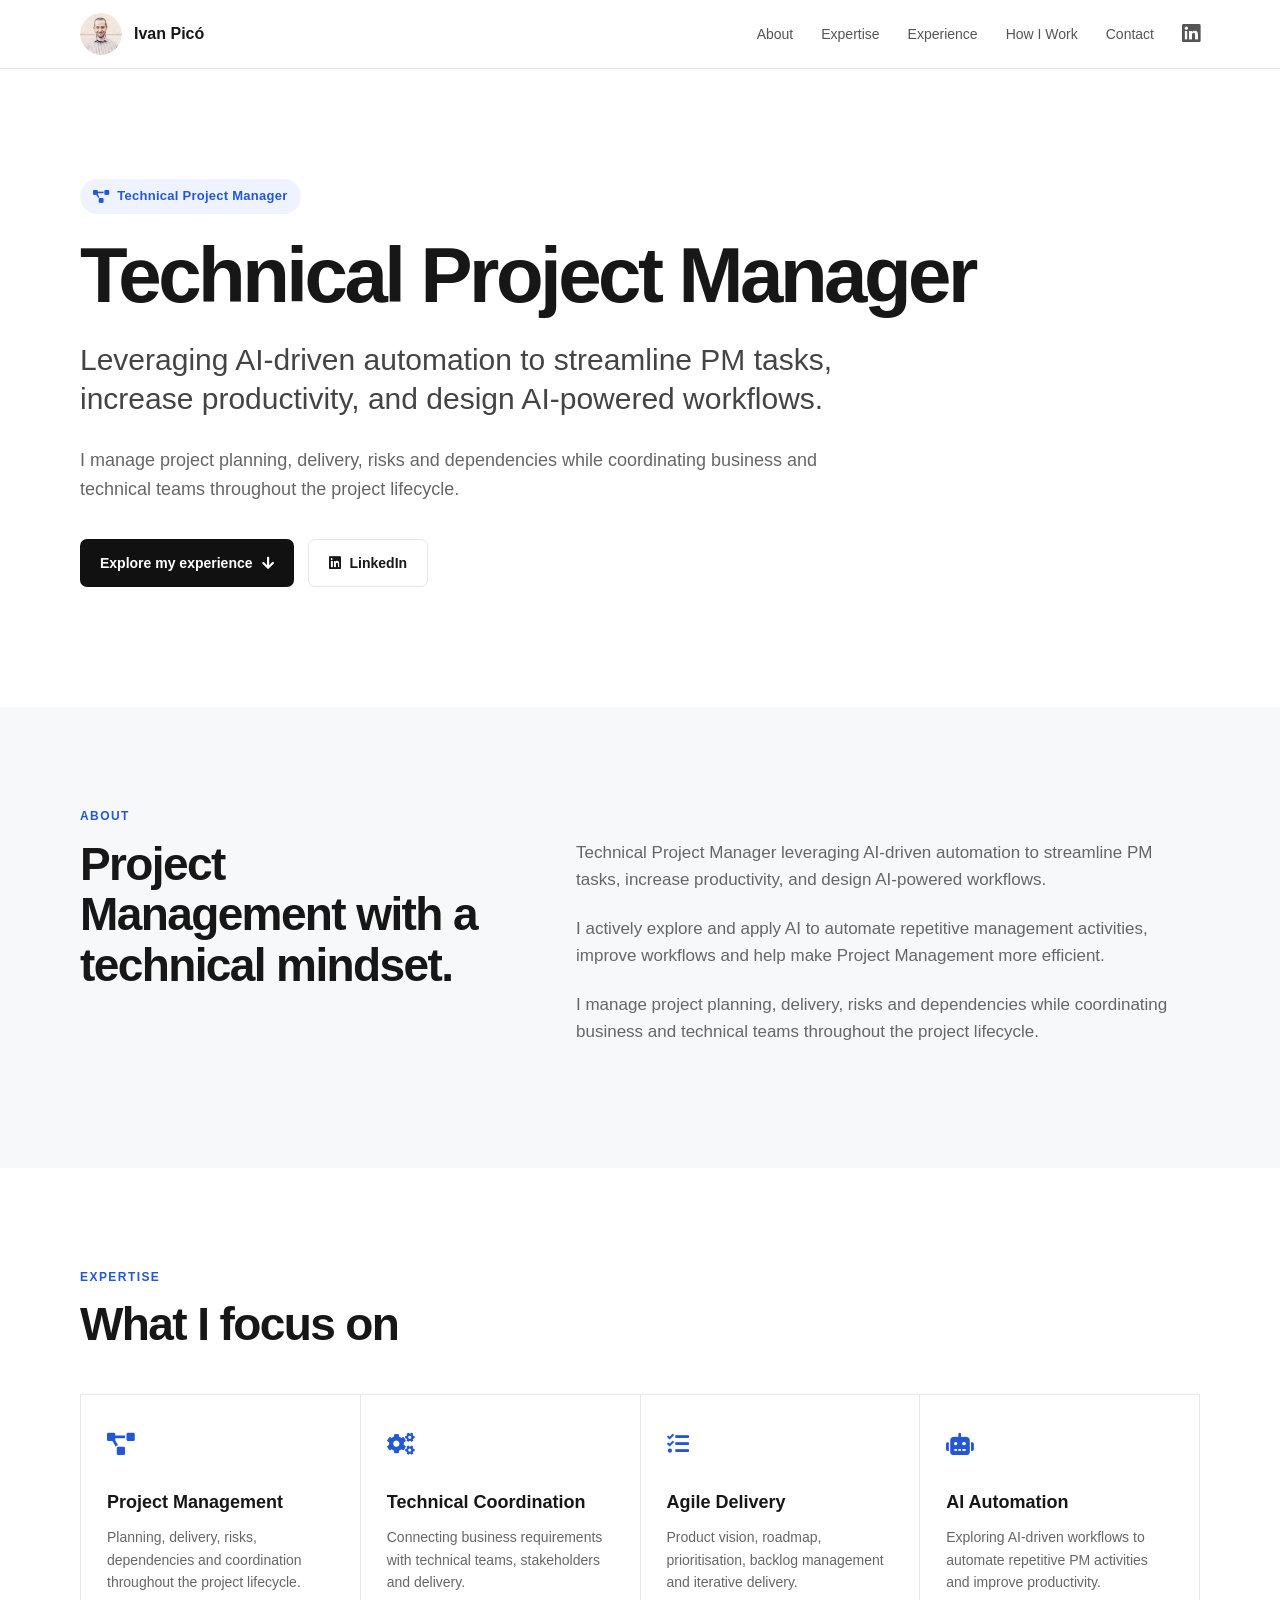
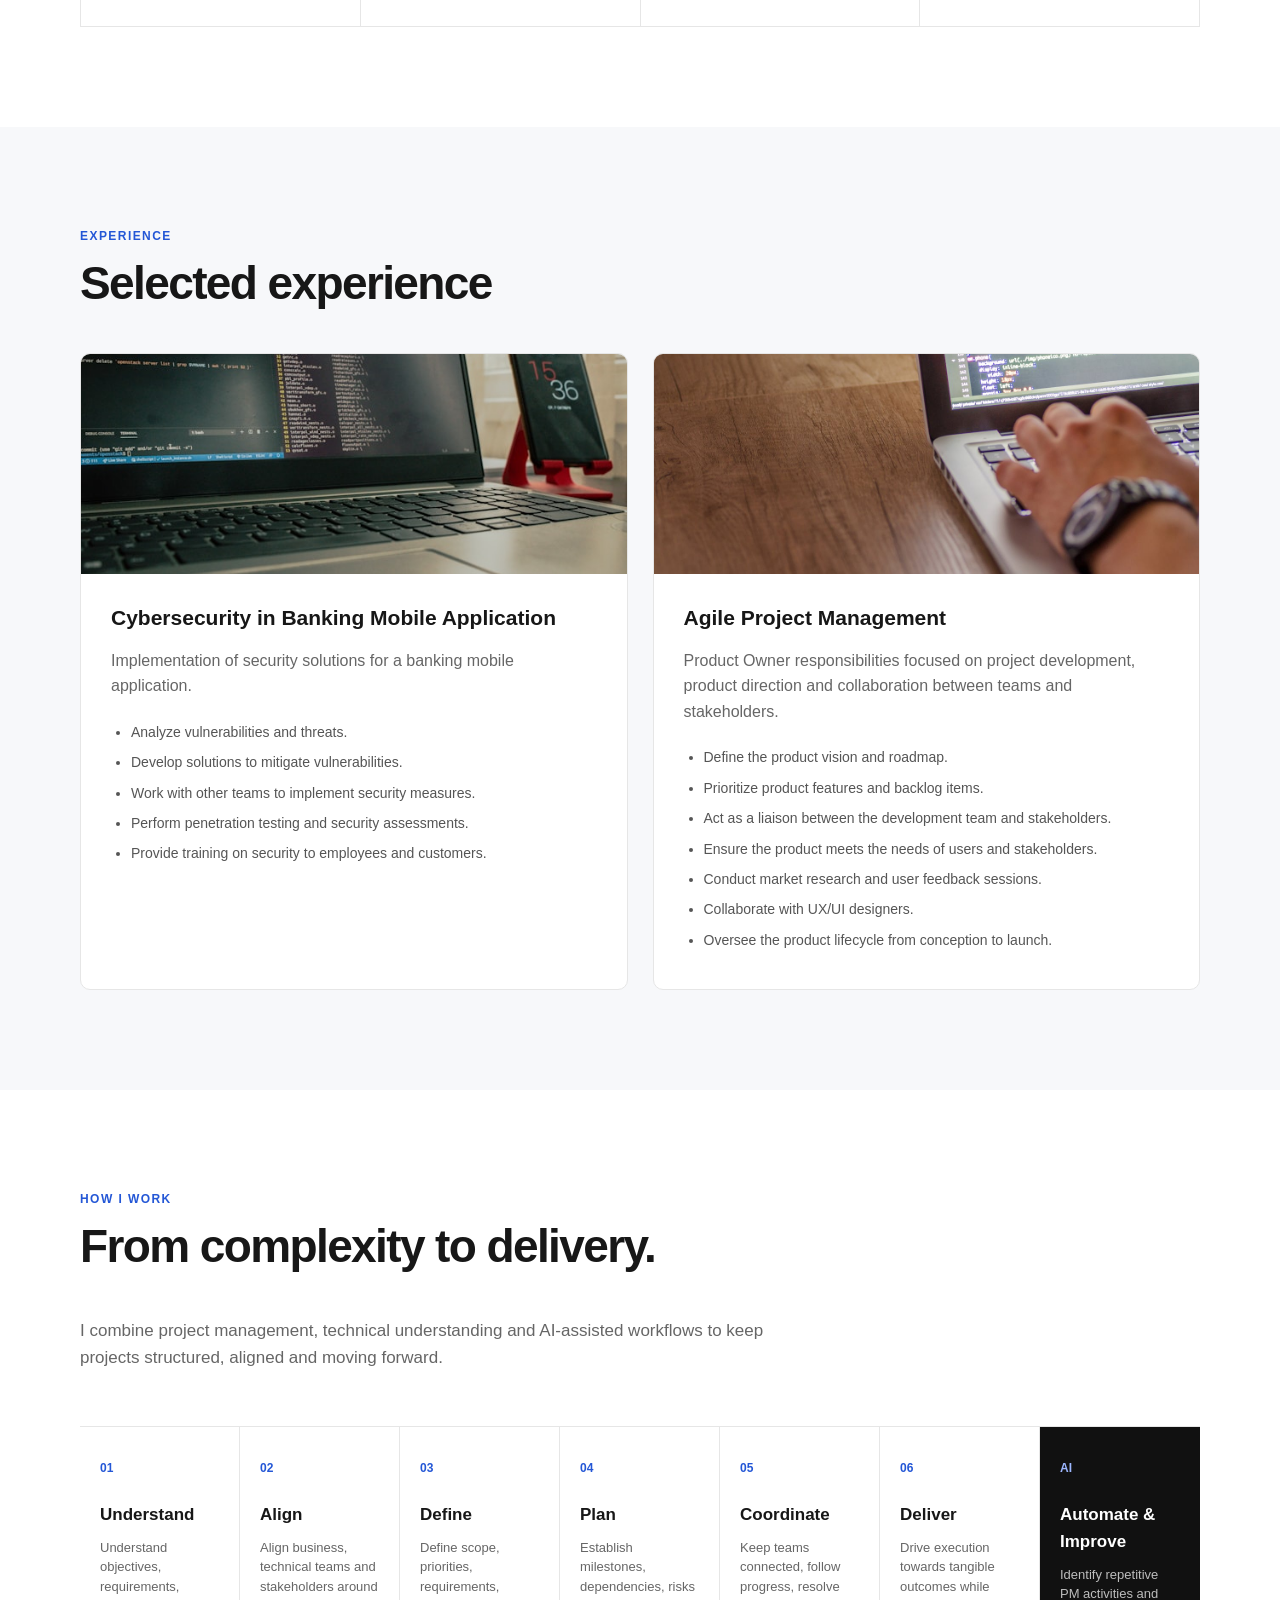
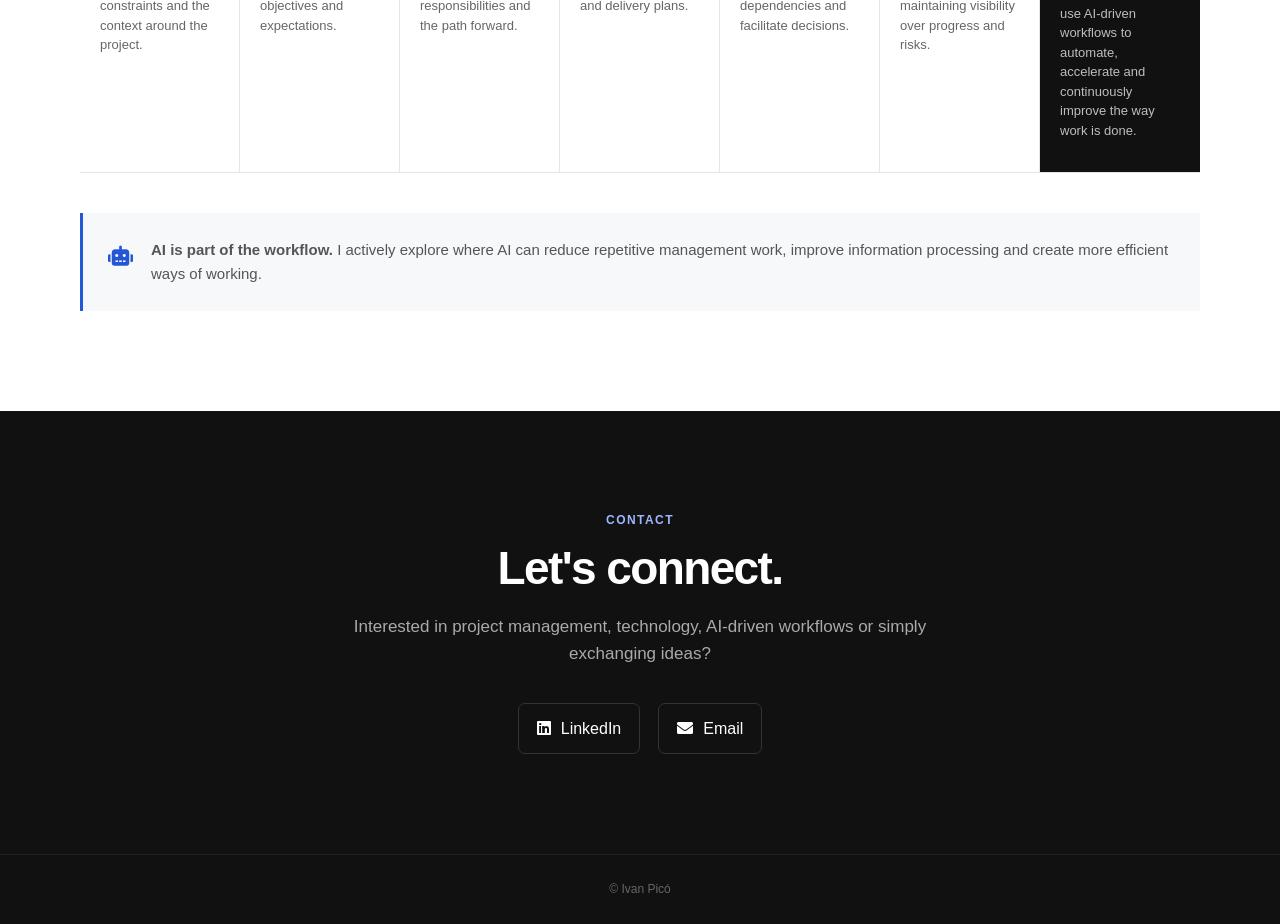
==== commit 2ddbffde: "Change web." ====
--- a/index.html
+++ b/index.html
@@ -2,7 +2,6 @@
 <html lang="en">
 
 <head>
-
     <meta charset="UTF-8">
     <meta name="viewport" content="width=device-width, initial-scale=1.0">
 
@@ -14,25 +13,12 @@
     <link rel="stylesheet"
         href="https://cdnjs.cloudflare.com/ajax/libs/font-awesome/5.15.4/css/all.min.css">
 
-    <link rel="apple-touch-icon"
-        sizes="180x180"
-        href="/favicon/apple-touch-icon.png">
-
-    <link rel="icon"
-        type="image/png"
-        sizes="32x32"
-        href="/favicon/favicon-32x32.png">
-
-    <link rel="icon"
-        type="image/png"
-        sizes="16x16"
-        href="/favicon/favicon-16x16.png">
-
-    <link rel="manifest"
-        href="/favicon/site.webmanifest">
+    <link rel="apple-touch-icon" sizes="180x180" href="/favicon/apple-touch-icon.png">
+    <link rel="icon" type="image/png" sizes="32x32" href="/favicon/favicon-32x32.png">
+    <link rel="icon" type="image/png" sizes="16x16" href="/favicon/favicon-16x16.png">
+    <link rel="manifest" href="/favicon/site.webmanifest">
 
     <meta name="theme-color" content="#ffffff">
-
 
     <style>
 
@@ -48,44 +34,37 @@
             --max-width: 1120px;
         }
 
-
         * {
             box-sizing: border-box;
         }
 
-
         html {
             scroll-behavior: smooth;
         }
 
-
         body {
             margin: 0;
-            font-family: -apple-system,
-                BlinkMacSystemFont,
-                "Segoe UI",
-                Roboto,
-                Helvetica,
-                Arial,
-                sans-serif;
-
+            font-family: -apple-system, BlinkMacSystemFont, "Segoe UI",
+                Roboto, Helvetica, Arial, sans-serif;
             color: var(--text);
             background: var(--background);
             line-height: 1.6;
         }
 
-
         a {
             color: inherit;
             text-decoration: none;
         }
 
+        img {
+            max-width: 100%;
+            display: block;
+        }
 
         .container {
             width: min(100% - 40px, var(--max-width));
             margin: 0 auto;
         }
-
 
         /* =========================
            NAVIGATION
@@ -95,45 +74,35 @@
             position: sticky;
             top: 0;
             z-index: 1000;
-
             background: rgba(255, 255, 255, 0.94);
             backdrop-filter: blur(10px);
-
             border-bottom: 1px solid var(--border);
         }
-
 
         .navbar-inner {
             min-height: 68px;
-
             display: flex;
             align-items: center;
             justify-content: space-between;
         }
-
 
         .brand {
             display: flex;
             align-items: center;
             gap: 12px;
-
             font-weight: 600;
         }
-
 
         .brand img {
             width: 42px;
             height: 42px;
-
             border-radius: 50%;
             object-fit: cover;
         }
 
-
         .brand-name {
             font-size: 16px;
         }
-
 
         .nav-links {
             display: flex;
@@ -141,24 +110,19 @@
             gap: 28px;
         }
 
-
         .nav-links a {
             color: #555;
             font-size: 14px;
-
             transition: color 0.2s ease;
         }
-
 
         .nav-links a:hover {
             color: var(--text);
         }
 
-
         .linkedin-link {
             font-size: 21px !important;
         }
-
 
         /* =========================
            HERO
@@ -168,151 +132,110 @@
             padding: 110px 0 120px;
         }
 
-
         .hero-content {
             max-width: 900px;
         }
-
 
         .hero-eyebrow {
             display: inline-flex;
             align-items: center;
             gap: 8px;
-
             margin-bottom: 22px;
             padding: 7px 13px;
-
             background: var(--accent-light);
             color: var(--accent);
-
             border-radius: 20px;
-
             font-size: 13px;
             font-weight: 600;
-        }
-
+            letter-spacing: 0.02em;
+        }
 
         .hero h1 {
             margin: 0 0 25px;
-
             font-size: clamp(46px, 7vw, 78px);
             line-height: 1.02;
-
             letter-spacing: -0.045em;
             font-weight: 700;
         }
-
 
         .hero-title {
             font-size: clamp(22px, 3vw, 30px);
             line-height: 1.3;
-
             font-weight: 500;
-
             color: #444;
-
             max-width: 850px;
-
             margin-bottom: 28px;
         }
-
 
         .hero-description {
             max-width: 760px;
-
             font-size: 18px;
-
             color: var(--text-secondary);
-
             margin: 0;
         }
-
 
         .hero-actions {
             display: flex;
             gap: 14px;
-
             margin-top: 35px;
-
             flex-wrap: wrap;
         }
-
 
         .button {
             display: inline-flex;
             align-items: center;
             justify-content: center;
             gap: 9px;
-
             padding: 12px 20px;
-
             border-radius: 7px;
-
             font-size: 14px;
             font-weight: 600;
-
             transition: all 0.2s ease;
         }
-
 
         .button-primary {
             color: white;
             background: var(--surface-dark);
         }
 
-
         .button-primary:hover {
             transform: translateY(-1px);
             opacity: 0.9;
         }
 
-
         .button-secondary {
             border: 1px solid var(--border);
-
             color: var(--text);
             background: white;
         }
 
-
         .button-secondary:hover {
             background: var(--surface);
         }
 
-
         /* =========================
-           SECTIONS
+           SECTION
         ========================= */
 
         section {
             padding: 100px 0;
         }
 
-
         .section-label {
             color: var(--accent);
-
             text-transform: uppercase;
-
             letter-spacing: 0.12em;
-
             font-size: 12px;
             font-weight: 700;
-
             margin-bottom: 12px;
         }
-
 
         .section-title {
             margin: 0 0 45px;
-
             font-size: clamp(32px, 5vw, 46px);
-
             line-height: 1.1;
-
             letter-spacing: -0.035em;
         }
-
 
         /* =========================
            ABOUT
@@ -322,194 +245,128 @@
             background: var(--surface);
         }
 
-
         .about-grid {
             display: grid;
-
             grid-template-columns: 0.8fr 1.2fr;
-
             gap: 80px;
-
             align-items: start;
         }
-
 
         .about-intro {
             font-size: 22px;
-
             line-height: 1.45;
-
             font-weight: 500;
         }
-
 
         .about-text {
             color: var(--text-secondary);
-
             font-size: 17px;
         }
-
 
         .about-text p {
             margin-top: 0;
             margin-bottom: 22px;
         }
 
-
         /* =========================
            EXPERTISE
         ========================= */
 
         .expertise-grid {
             display: grid;
-
             grid-template-columns: repeat(4, 1fr);
-
             gap: 1px;
-
             background: var(--border);
-
             border: 1px solid var(--border);
         }
-
 
         .expertise-card {
             background: white;
-
             padding: 32px 26px;
-
             min-height: 180px;
         }
-
 
         .expertise-icon {
             font-size: 22px;
-
             color: var(--accent);
-
             margin-bottom: 25px;
         }
-
 
         .expertise-card h3 {
             margin: 0 0 10px;
-
             font-size: 18px;
         }
-
 
         .expertise-card p {
             margin: 0;
-
             color: var(--text-secondary);
-
             font-size: 14px;
         }
 
-
         /* =========================
-           CURRENT EXPERIENCE
+           EXPERIENCE
         ========================= */
 
         .experience {
             background: var(--surface);
         }
 
-
-        .experience-intro {
-            max-width: 760px;
-
-            color: var(--text-secondary);
-
-            font-size: 17px;
-
-            margin-bottom: 50px;
-        }
-
-
         .experience-grid {
             display: grid;
-
             grid-template-columns: repeat(2, 1fr);
-
             gap: 25px;
         }
-
 
         .experience-card {
             background: white;
-
             border: 1px solid var(--border);
-
             border-radius: 10px;
-
-            padding: 35px;
-
-            transition:
-                transform 0.2s ease,
-                box-shadow 0.2s ease;
-        }
-
+            overflow: hidden;
+            transition: transform 0.2s ease, box-shadow 0.2s ease;
+        }
 
         .experience-card:hover {
             transform: translateY(-3px);
-
-            box-shadow:
-                0 12px 35px rgba(0, 0, 0, 0.07);
-        }
-
-
-        .experience-icon {
-            width: 46px;
-            height: 46px;
-
-            display: flex;
-            align-items: center;
-            justify-content: center;
-
-            margin-bottom: 25px;
-
-            border-radius: 8px;
-
-            background: var(--accent-light);
-
-            color: var(--accent);
-
-            font-size: 19px;
-        }
-
-
-        .experience-card h3 {
-            margin: 0 0 15px;
-
-            font-size: 22px;
-
+            box-shadow: 0 12px 35px rgba(0, 0, 0, 0.07);
+        }
+
+        .experience-image {
+            height: 220px;
+            overflow: hidden;
+            background: #eee;
+        }
+
+        .experience-image img {
+            width: 100%;
+            height: 100%;
+            object-fit: cover;
+        }
+
+        .experience-body {
+            padding: 30px;
+        }
+
+        .experience-body h3 {
+            margin: 0 0 12px;
+            font-size: 21px;
             line-height: 1.3;
         }
 
-
-        .experience-card > p {
+        .experience-body > p {
             color: var(--text-secondary);
-
-            margin-bottom: 25px;
-        }
-
-
-        .experience-card ul {
+            margin-bottom: 22px;
+        }
+
+        .experience-body ul {
             padding-left: 20px;
-
             margin: 0;
-
             color: #555;
-
             font-size: 14px;
         }
 
-
-        .experience-card li {
-            margin-bottom: 10px;
-        }
-
+        .experience-body li {
+            margin-bottom: 8px;
+        }
 
         /* =========================
            HOW I WORK
@@ -519,70 +376,85 @@
             background: white;
         }
 
-
-        .how-intro {
-            max-width: 760px;
-
+        .flow-intro {
+            max-width: 720px;
             color: var(--text-secondary);
-
-            font-size: 18px;
-
-            margin-bottom: 45px;
-        }
-
-
-        .automation-card {
+            font-size: 17px;
+            margin-bottom: 55px;
+        }
+
+        .workflow {
             display: grid;
-
-            grid-template-columns: auto 1fr;
-
-            gap: 25px;
-
-            padding: 40px;
-
+            grid-template-columns: repeat(7, 1fr);
+            gap: 0;
+            border-top: 1px solid var(--border);
+            border-bottom: 1px solid var(--border);
+        }
+
+        .workflow-step {
+            position: relative;
+            padding: 32px 20px;
+            min-height: 190px;
+            border-right: 1px solid var(--border);
+        }
+
+        .workflow-step:last-child {
+            border-right: none;
+        }
+
+        .workflow-number {
+            font-size: 12px;
+            color: var(--accent);
+            font-weight: 700;
+            margin-bottom: 22px;
+        }
+
+        .workflow-step h3 {
+            margin: 0 0 10px;
+            font-size: 17px;
+        }
+
+        .workflow-step p {
+            margin: 0;
+            color: var(--text-secondary);
+            font-size: 13px;
+            line-height: 1.5;
+        }
+
+        .workflow-ai {
             background: var(--surface-dark);
-
             color: white;
-
-            border-radius: 10px;
-        }
-
-
-        .automation-icon {
-            width: 54px;
-            height: 54px;
-
+        }
+
+        .workflow-ai .workflow-number {
+            color: #9db7ff;
+        }
+
+        .workflow-ai p {
+            color: #bdbdbd;
+        }
+
+        .ai-note {
             display: flex;
-            align-items: center;
-            justify-content: center;
-
-            border-radius: 10px;
-
-            background: #242424;
-
-            color: #9db7ff;
-
-            font-size: 22px;
-        }
-
-
-        .automation-card h3 {
-            margin: 0 0 12px;
-
-            font-size: 25px;
-        }
-
-
-        .automation-card p {
+            gap: 18px;
+            align-items: flex-start;
+            margin-top: 40px;
+            padding: 25px;
+            background: var(--surface);
+            border-left: 3px solid var(--accent);
+        }
+
+        .ai-note-icon {
+            color: var(--accent);
+            font-size: 20px;
+            padding-top: 2px;
+        }
+
+        .ai-note p {
             margin: 0;
-
-            max-width: 750px;
-
-            color: #bdbdbd;
-
-            font-size: 16px;
-        }
-
+            color: #555;
+            font-size: 15px;
+        }
 
         /* =========================
            CONTACT
@@ -590,68 +462,46 @@
 
         .contact {
             background: var(--surface-dark);
-
             color: white;
-
             text-align: center;
         }
-
 
         .contact .section-label {
             color: #9db7ff;
         }
 
-
         .contact h2 {
             margin-bottom: 20px;
         }
 
-
         .contact-text {
             max-width: 620px;
-
             margin: 0 auto 35px;
-
             color: #aaa;
-
             font-size: 17px;
         }
-
 
         .contact-links {
             display: flex;
-
             justify-content: center;
-
             gap: 18px;
-
             flex-wrap: wrap;
         }
-
 
         .contact-link {
             display: inline-flex;
-
             align-items: center;
-
             gap: 10px;
-
             padding: 12px 18px;
-
             border: 1px solid #333;
-
             border-radius: 7px;
-
             color: white;
-
             transition: background 0.2s ease;
         }
-
 
         .contact-link:hover {
             background: #222;
         }
-
 
         /* =========================
            FOOTER
@@ -659,18 +509,12 @@
 
         footer {
             padding: 25px 0;
-
             background: var(--surface-dark);
-
             color: #666;
-
             border-top: 1px solid #222;
-
             text-align: center;
-
             font-size: 12px;
         }
-
 
         /* =========================
            RESPONSIVE
@@ -680,90 +524,98 @@
 
             .about-grid {
                 grid-template-columns: 1fr;
-
                 gap: 35px;
             }
-
 
             .expertise-grid {
                 grid-template-columns: repeat(2, 1fr);
             }
 
-
+            .workflow {
+                grid-template-columns: repeat(2, 1fr);
+            }
+
+            .workflow-step {
+                border-bottom: 1px solid var(--border);
+            }
+
+            .workflow-step:nth-child(2n) {
+                border-right: none;
+            }
+
+            .workflow-step:last-child {
+                grid-column: span 2;
+            }
+        }
+
+        @media (max-width: 700px) {
+
+            .container {
+                width: min(100% - 28px, var(--max-width));
+            }
+
+            .navbar-inner {
+                min-height: 60px;
+            }
+
+            .brand-name {
+                display: none;
+            }
+
+            .nav-links {
+                gap: 15px;
+            }
+
+            .nav-links a {
+                font-size: 12px;
+            }
+
+            .hero {
+                padding: 75px 0 85px;
+            }
+
+            section {
+                padding: 75px 0;
+            }
+
+            .hero-title {
+                font-size: 21px;
+            }
+
+            .hero-description {
+                font-size: 16px;
+            }
+
+            .expertise-grid,
             .experience-grid {
                 grid-template-columns: 1fr;
             }
 
-        }
-
-
-        @media (max-width: 700px) {
-
-            .container {
-                width: min(100% - 28px, var(--max-width));
-            }
-
-
-            .navbar-inner {
-                min-height: 60px;
-            }
-
-
-            .brand-name {
-                display: none;
-            }
-
-
-            .nav-links {
-                gap: 15px;
-            }
-
-
-            .nav-links a {
-                font-size: 12px;
-            }
-
-
-            .hero {
-                padding: 75px 0 85px;
-            }
-
-
-            section {
-                padding: 75px 0;
-            }
-
-
-            .hero-title {
-                font-size: 21px;
-            }
-
-
-            .hero-description {
-                font-size: 16px;
-            }
-
-
-            .expertise-grid {
+            .workflow {
                 grid-template-columns: 1fr;
             }
 
-
-            .automation-card {
-                grid-template-columns: 1fr;
-
-                padding: 30px;
-            }
-
+            .workflow-step {
+                border-right: none !important;
+                border-bottom: 1px solid var(--border);
+                min-height: auto;
+            }
+
+            .workflow-step:last-child {
+                grid-column: auto;
+                border-bottom: none;
+            }
+
+            .experience-image {
+                height: 190px;
+            }
         }
 
     </style>
-
 </head>
 
 
 <body>
-
 
     <!-- =========================
          NAVIGATION
@@ -775,8 +627,7 @@
 
             <a href="#top" class="brand">
 
-                <img
-                    src="images/ivanpico_rounded.png"
+                <img src="images/ivanpico_rounded.png"
                     alt="Ivan Picó">
 
                 <span class="brand-name">
@@ -808,8 +659,7 @@
                     Contact
                 </a>
 
-                <a
-                    href="https://www.linkedin.com/in/ivanpico"
+                <a href="https://www.linkedin.com/in/ivanpico"
                     target="_blank"
                     rel="noopener noreferrer"
                     class="linkedin-link"
@@ -839,13 +689,9 @@
 
                 <div class="hero-content">
 
-
                     <div class="hero-eyebrow">
-
                         <i class="fas fa-project-diagram"></i>
-
                         Technical Project Manager
-
                     </div>
 
 
@@ -855,11 +701,9 @@
 
 
                     <div class="hero-title">
-
                         Leveraging AI-driven automation to streamline
                         PM tasks, increase productivity, and design
                         AI-powered workflows.
-
                     </div>
 
 
@@ -874,20 +718,17 @@
 
                     <div class="hero-actions">
 
-
-                        <a
-                            href="#experience"
+                        <a href="#experience"
                             class="button button-primary">
 
-                            Current experience
+                            Explore my experience
 
                             <i class="fas fa-arrow-down"></i>
 
                         </a>
 
 
-                        <a
-                            href="https://www.linkedin.com/in/ivanpico"
+                        <a href="https://www.linkedin.com/in/ivanpico"
                             target="_blank"
                             rel="noopener noreferrer"
                             class="button button-secondary">
@@ -898,7 +739,6 @@
 
                         </a>
 
-
                     </div>
 
                 </div>
@@ -916,7 +756,6 @@
 
             <div class="container">
 
-
                 <div class="section-label">
                     About
                 </div>
@@ -924,21 +763,17 @@
 
                 <div class="about-grid">
 
-
                     <div>
 
                         <h2 class="section-title">
-
                             Project Management
                             with a technical mindset.
-
                         </h2>
 
                     </div>
 
 
                     <div class="about-text">
-
 
                         <p>
                             Technical Project Manager leveraging
@@ -947,7 +782,6 @@
                             AI-powered workflows.
                         </p>
 
-
                         <p>
                             I actively explore and apply AI to automate
                             repetitive management activities, improve
@@ -955,7 +789,6 @@
                             more efficient.
                         </p>
 
-
                         <p>
                             I manage project planning, delivery, risks
                             and dependencies while coordinating business
@@ -963,7 +796,6 @@
                             lifecycle.
                         </p>
 
-
                     </div>
 
                 </div>
@@ -981,11 +813,9 @@
 
             <div class="container">
 
-
                 <div class="section-label">
                     Expertise
                 </div>
-
 
                 <h2 class="section-title">
                     What I focus on
@@ -1035,16 +865,16 @@
                     <article class="expertise-card">
 
                         <div class="expertise-icon">
-                            <i class="fas fa-sitemap"></i>
+                            <i class="fas fa-tasks"></i>
                         </div>
 
                         <h3>
-                            Technical Governance
+                            Agile Delivery
                         </h3>
 
                         <p>
-                            Following dependencies, responsibilities,
-                            risks, incidents and project evolution.
+                            Product vision, roadmap, prioritisation,
+                            backlog management and iterative delivery.
                         </p>
 
                     </article>
@@ -1077,154 +907,145 @@
 
 
         <!-- =========================
-             CURRENT EXPERIENCE
+             EXPERIENCE
         ========================= -->
 
         <section id="experience" class="experience">
 
             <div class="container">
-
 
                 <div class="section-label">
                     Experience
                 </div>
 
-
                 <h2 class="section-title">
-                    Technical Project Management
+                    Selected experience
                 </h2>
 
 
-                <p class="experience-intro">
-
-                    Managing complex digital initiatives by connecting
-                    business objectives, technical teams and delivery
-                    throughout the project lifecycle.
-
-                </p>
-
-
                 <div class="experience-grid">
 
 
-                    <!-- PROJECT PLANNING -->
+                    <!-- Cybersecurity -->
 
                     <article class="experience-card">
 
-
-                        <div class="experience-icon">
-
-                            <i class="fas fa-calendar-check"></i>
-
-                        </div>
-
-
-                        <h3>
-                            Project Planning & Delivery
-                        </h3>
-
-
-                        <p>
-
-                            Coordinating project planning and delivery
-                            across multiple teams, adapting plans as
-                            technical dependencies and project
-                            constraints evolve.
-
-                        </p>
-
-
-                        <ul>
-
-                            <li>
-                                Coordinate delivery planning and
-                                project milestones.
-                            </li>
-
-                            <li>
-                                Track committed dates and delivery
-                                dependencies.
-                            </li>
-
-                            <li>
-                                Identify gaps, risks and impacts on
-                                project timelines.
-                            </li>
-
-                            <li>
-                                Re-plan delivery when dependencies or
-                                technical constraints change.
-                            </li>
-
-                            <li>
-                                Maintain visibility of project
-                                progress and pending actions.
-                            </li>
-
-                        </ul>
+                        <div class="experience-image">
+
+                            <img src="images/ciberseguridad.jpg"
+                                alt="Cybersecurity in Banking Mobile Application">
+
+                        </div>
+
+
+                        <div class="experience-body">
+
+                            <h3>
+                                Cybersecurity in Banking
+                                Mobile Application
+                            </h3>
+
+                            <p>
+                                Implementation of security solutions
+                                for a banking mobile application.
+                            </p>
+
+                            <ul>
+
+                                <li>
+                                    Analyze vulnerabilities and threats.
+                                </li>
+
+                                <li>
+                                    Develop solutions to mitigate
+                                    vulnerabilities.
+                                </li>
+
+                                <li>
+                                    Work with other teams to implement
+                                    security measures.
+                                </li>
+
+                                <li>
+                                    Perform penetration testing and
+                                    security assessments.
+                                </li>
+
+                                <li>
+                                    Provide training on security to
+                                    employees and customers.
+                                </li>
+
+                            </ul>
+
+                        </div>
 
                     </article>
 
 
-                    <!-- TECHNICAL COORDINATION -->
+                    <!-- Agile / Product Owner -->
 
                     <article class="experience-card">
 
-
-                        <div class="experience-icon">
-
-                            <i class="fas fa-network-wired"></i>
-
-                        </div>
-
-
-                        <h3>
-                            Technical Coordination & Governance
-                        </h3>
-
-
-                        <p>
-
-                            Acting as a connection point between
-                            business, UX, architecture, development,
-                            vendors and service teams.
-
-                        </p>
-
-
-                        <ul>
-
-                            <li>
-                                Coordinate business and technical
+                        <div class="experience-image">
+
+                            <img src="images/it.jpg"
+                                alt="Agile Project Management">
+
+                        </div>
+
+
+                        <div class="experience-body">
+
+                            <h3>
+                                Agile Project Management
+                            </h3>
+
+                            <p>
+                                Product Owner responsibilities focused
+                                on project development, product direction
+                                and collaboration between teams and
                                 stakeholders.
-                            </li>
-
-                            <li>
-                                Manage cross-team technical and
-                                functional dependencies.
-                            </li>
-
-                            <li>
-                                Follow technical gaps, risks and
-                                responsibilities.
-                            </li>
-
-                            <li>
-                                Coordinate incident resolution and
-                                project evolution.
-                            </li>
-
-                            <li>
-                                Prepare technical handover and
-                                transition to service.
-                            </li>
-
-                            <li>
-                                Support technical governance and
-                                project follow-up.
-                            </li>
-
-                        </ul>
+                            </p>
+
+                            <ul>
+
+                                <li>
+                                    Define the product vision and roadmap.
+                                </li>
+
+                                <li>
+                                    Prioritize product features and
+                                    backlog items.
+                                </li>
+
+                                <li>
+                                    Act as a liaison between the
+                                    development team and stakeholders.
+                                </li>
+
+                                <li>
+                                    Ensure the product meets the needs
+                                    of users and stakeholders.
+                                </li>
+
+                                <li>
+                                    Conduct market research and user
+                                    feedback sessions.
+                                </li>
+
+                                <li>
+                                    Collaborate with UX/UI designers.
+                                </li>
+
+                                <li>
+                                    Oversee the product lifecycle from
+                                    conception to launch.
+                                </li>
+
+                            </ul>
+
+                        </div>
 
                     </article>
 
@@ -1244,60 +1065,191 @@
 
             <div class="container">
 
-
                 <div class="section-label">
                     How I Work
                 </div>
 
-
                 <h2 class="section-title">
-                    Automate & Improve
+                    From complexity to delivery.
                 </h2>
 
 
-                <p class="how-intro">
-
-                    I actively explore where AI can make Project
-                    Management more efficient, particularly in
-                    repetitive activities that consume time without
-                    necessarily adding proportional value.
+                <p class="flow-intro">
+
+                    I combine project management, technical
+                    understanding and AI-assisted workflows to keep
+                    projects structured, aligned and moving forward.
 
                 </p>
 
 
-                <div class="automation-card">
-
-
-                    <div class="automation-icon">
-
+                <div class="workflow">
+
+
+                    <!-- 01 -->
+
+                    <div class="workflow-step">
+
+                        <div class="workflow-number">
+                            01
+                        </div>
+
+                        <h3>
+                            Understand
+                        </h3>
+
+                        <p>
+                            Understand objectives, requirements,
+                            constraints and the context around
+                            the project.
+                        </p>
+
+                    </div>
+
+
+                    <!-- 02 -->
+
+                    <div class="workflow-step">
+
+                        <div class="workflow-number">
+                            02
+                        </div>
+
+                        <h3>
+                            Align
+                        </h3>
+
+                        <p>
+                            Align business, technical teams and
+                            stakeholders around objectives and
+                            expectations.
+                        </p>
+
+                    </div>
+
+
+                    <!-- 03 -->
+
+                    <div class="workflow-step">
+
+                        <div class="workflow-number">
+                            03
+                        </div>
+
+                        <h3>
+                            Define
+                        </h3>
+
+                        <p>
+                            Define scope, priorities, requirements,
+                            responsibilities and the path forward.
+                        </p>
+
+                    </div>
+
+
+                    <!-- 04 -->
+
+                    <div class="workflow-step">
+
+                        <div class="workflow-number">
+                            04
+                        </div>
+
+                        <h3>
+                            Plan
+                        </h3>
+
+                        <p>
+                            Establish milestones, dependencies,
+                            risks and delivery plans.
+                        </p>
+
+                    </div>
+
+
+                    <!-- 05 -->
+
+                    <div class="workflow-step">
+
+                        <div class="workflow-number">
+                            05
+                        </div>
+
+                        <h3>
+                            Coordinate
+                        </h3>
+
+                        <p>
+                            Keep teams connected, follow progress,
+                            resolve dependencies and facilitate
+                            decisions.
+                        </p>
+
+                    </div>
+
+
+                    <!-- 06 -->
+
+                    <div class="workflow-step">
+
+                        <div class="workflow-number">
+                            06
+                        </div>
+
+                        <h3>
+                            Deliver
+                        </h3>
+
+                        <p>
+                            Drive execution towards tangible
+                            outcomes while maintaining visibility
+                            over progress and risks.
+                        </p>
+
+                    </div>
+
+
+                    <!-- 07 -->
+
+                    <div class="workflow-step workflow-ai">
+
+                        <div class="workflow-number">
+                            AI
+                        </div>
+
+                        <h3>
+                            Automate & Improve
+                        </h3>
+
+                        <p>
+                            Identify repetitive PM activities and
+                            use AI-driven workflows to automate,
+                            accelerate and continuously improve
+                            the way work is done.
+                        </p>
+
+                    </div>
+
+
+                </div>
+
+
+                <div class="ai-note">
+
+                    <div class="ai-note-icon">
                         <i class="fas fa-robot"></i>
-
                     </div>
 
-
-                    <div>
-
-                        <h3>
-                            AI-driven workflows
-                        </h3>
-
-
-                        <p>
-
-                            I use AI to explore and design workflows
-                            that can automate repetitive management
-                            activities, accelerate information
-                            processing, improve documentation and
-                            support more efficient project execution.
-
-                            The objective is not to replace project
-                            management, but to reduce operational
-                            overhead and create more time for
-                            coordination, decisions and delivery.
-
-                        </p>
-
-                    </div>
+                    <p>
+
+                        <strong>AI is part of the workflow.</strong>
+                        I actively explore where AI can reduce
+                        repetitive management work, improve
+                        information processing and create more
+                        efficient ways of working.
+
+                    </p>
 
                 </div>
 
@@ -1314,7 +1266,6 @@
 
             <div class="container">
 
-
                 <div class="section-label">
                     Contact
                 </div>
@@ -1327,17 +1278,15 @@
 
                 <p class="contact-text">
 
-                    Interested in Project Management,
-                    technology or AI-driven workflows?
+                    Interested in project management, technology,
+                    AI-driven workflows or simply exchanging ideas?
 
                 </p>
 
 
                 <div class="contact-links">
 
-
-                    <a
-                        href="https://www.linkedin.com/in/ivanpico"
+                    <a href="https://www.linkedin.com/in/ivanpico"
                         target="_blank"
                         rel="noopener noreferrer"
                         class="contact-link">
@@ -1349,8 +1298,7 @@
                     </a>
 
 
-                    <a
-                        href="mailto:ivan.pico.martin@gmail.com"
+                    <a href="mailto:ivan.pico.martin@gmail.com"
                         class="contact-link">
 
                         <i class="fas fa-envelope"></i>
@@ -1358,7 +1306,6 @@
                         Email
 
                     </a>
-
 
                 </div>
 
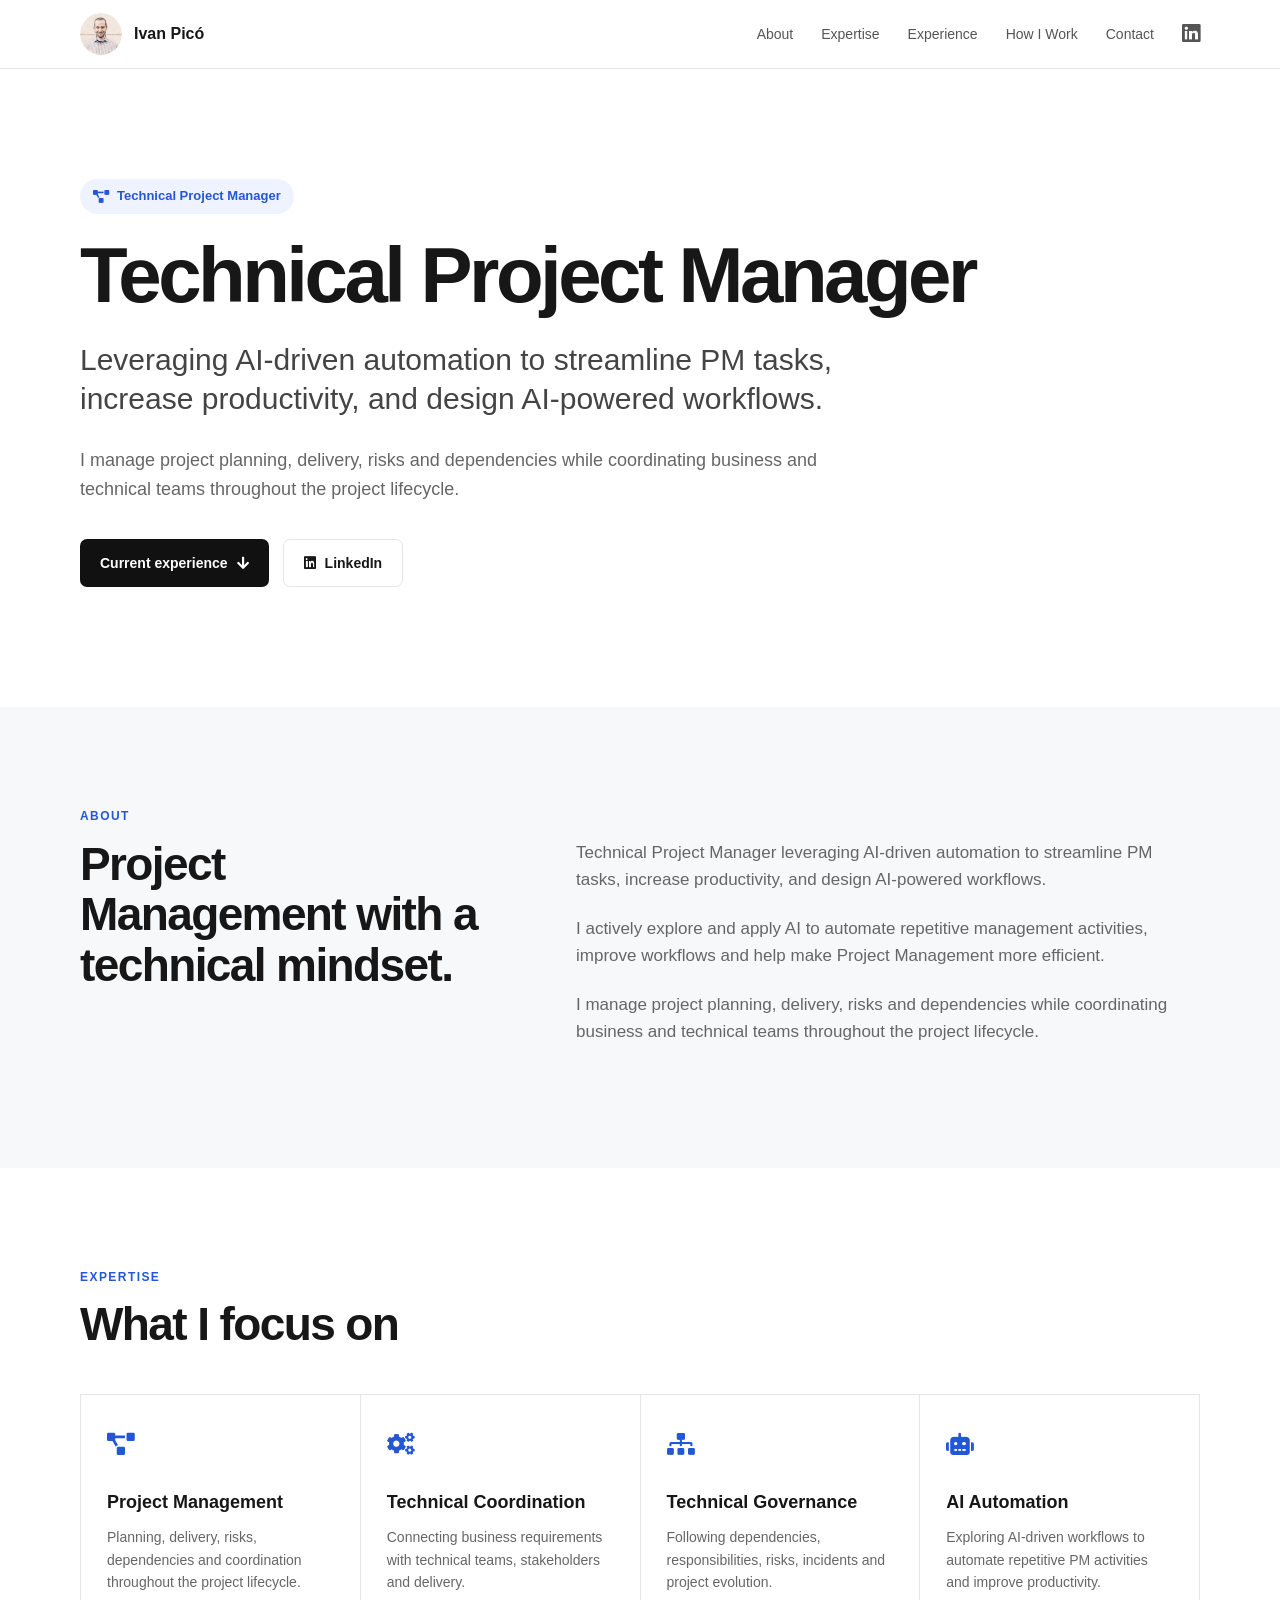
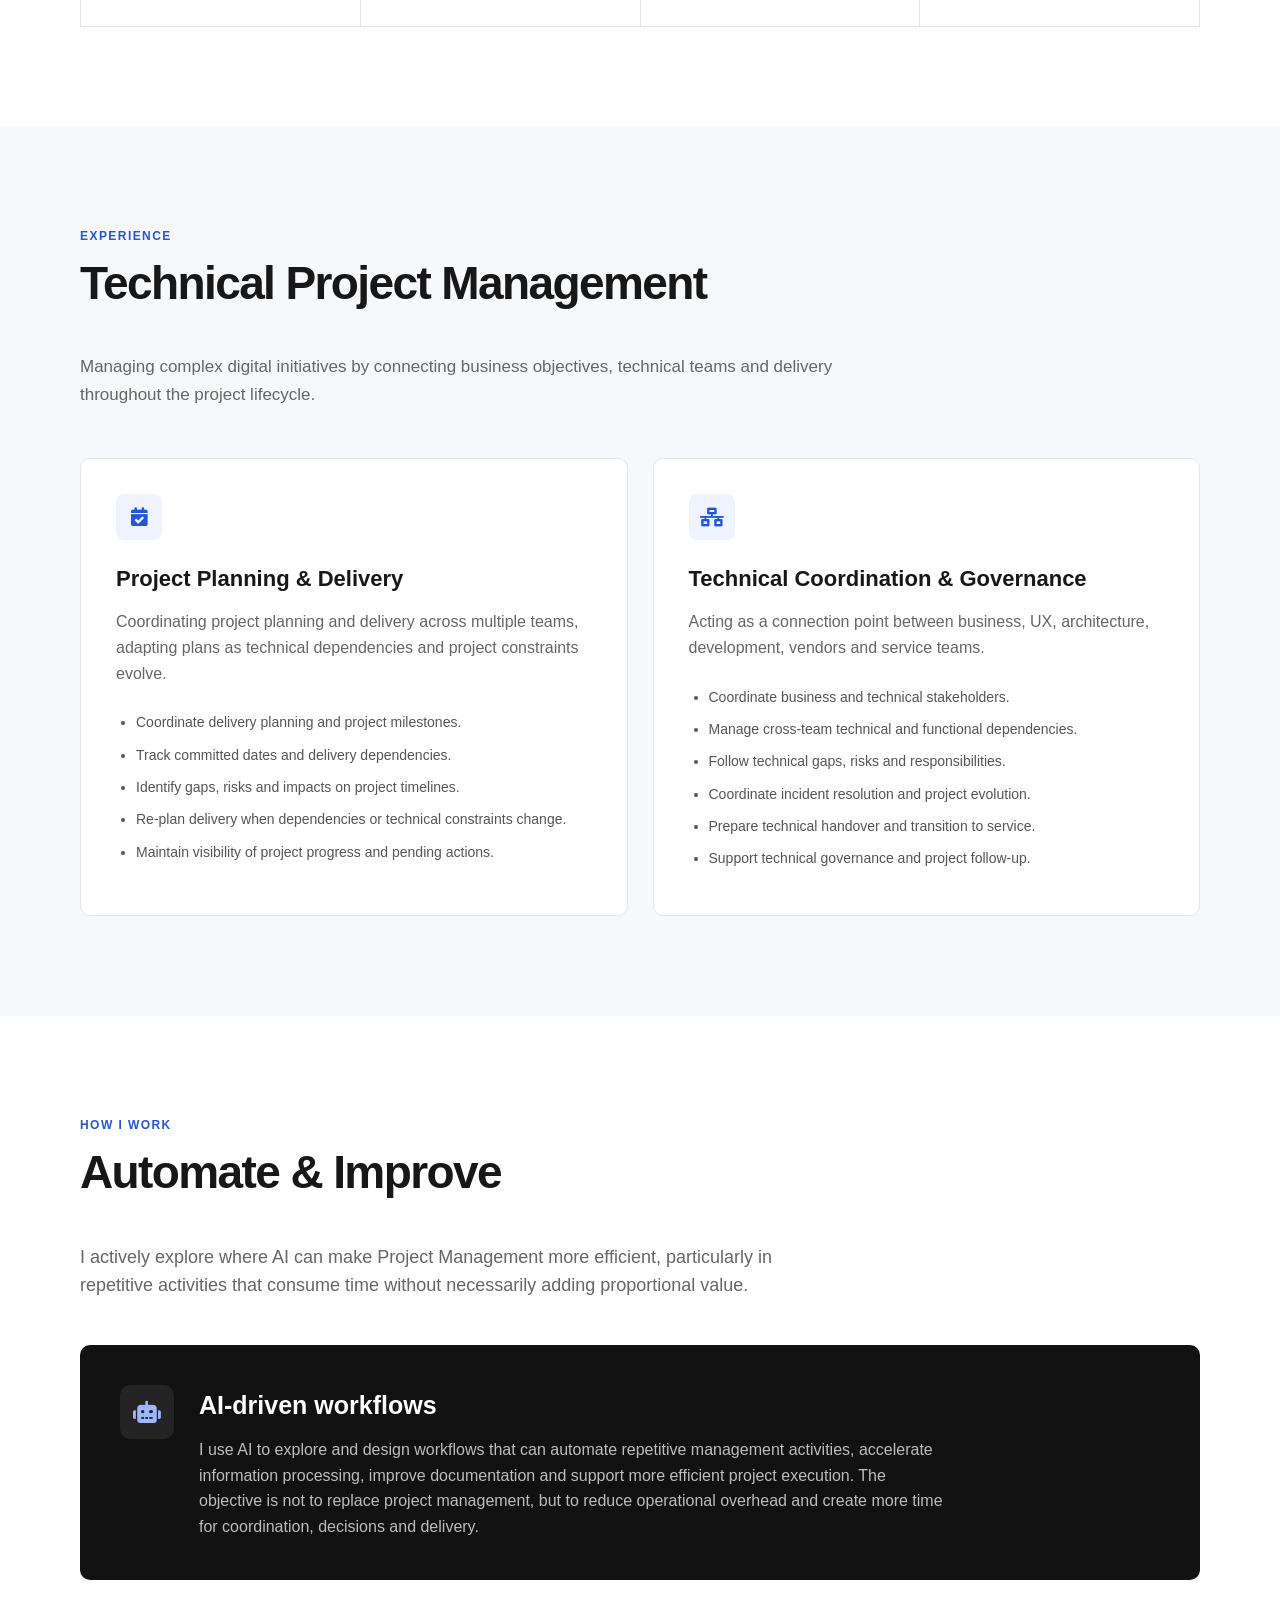
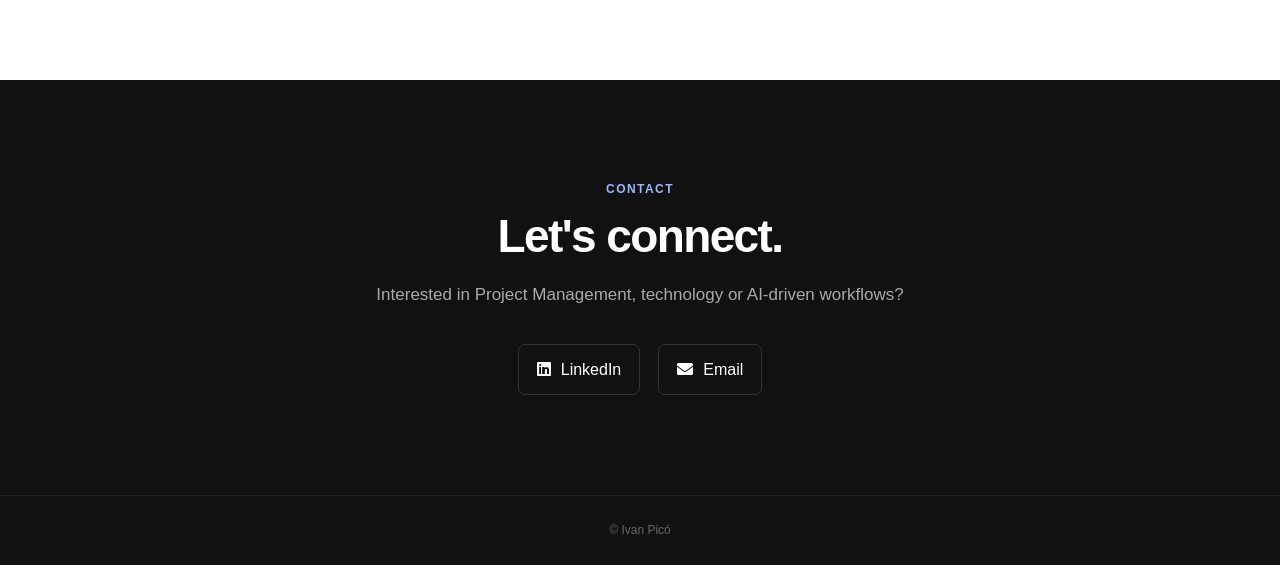
==== commit f213913d: "SEO added." ====
--- a/index.html
+++ b/index.html
@@ -13,10 +13,22 @@
     <link rel="stylesheet"
         href="https://cdnjs.cloudflare.com/ajax/libs/font-awesome/5.15.4/css/all.min.css">
 
-    <link rel="apple-touch-icon" sizes="180x180" href="/favicon/apple-touch-icon.png">
-    <link rel="icon" type="image/png" sizes="32x32" href="/favicon/favicon-32x32.png">
-    <link rel="icon" type="image/png" sizes="16x16" href="/favicon/favicon-16x16.png">
-    <link rel="manifest" href="/favicon/site.webmanifest">
+    <link rel="apple-touch-icon"
+        sizes="180x180"
+        href="/favicon/apple-touch-icon.png">
+
+    <link rel="icon"
+        type="image/png"
+        sizes="32x32"
+        href="/favicon/favicon-32x32.png">
+
+    <link rel="icon"
+        type="image/png"
+        sizes="16x16"
+        href="/favicon/favicon-16x16.png">
+
+    <link rel="manifest"
+        href="/favicon/site.webmanifest">
 
     <meta name="theme-color" content="#ffffff">
 
@@ -44,8 +56,13 @@
 
         body {
             margin: 0;
-            font-family: -apple-system, BlinkMacSystemFont, "Segoe UI",
-                Roboto, Helvetica, Arial, sans-serif;
+            font-family: -apple-system,
+                BlinkMacSystemFont,
+                "Segoe UI",
+                Roboto,
+                Helvetica,
+                Arial,
+                sans-serif;
             color: var(--text);
             background: var(--background);
             line-height: 1.6;
@@ -54,11 +71,6 @@
         a {
             color: inherit;
             text-decoration: none;
-        }
-
-        img {
-            max-width: 100%;
-            display: block;
         }
 
         .container {
@@ -147,7 +159,6 @@
             border-radius: 20px;
             font-size: 13px;
             font-weight: 600;
-            letter-spacing: 0.02em;
         }
 
         .hero h1 {
@@ -214,7 +225,7 @@
         }
 
         /* =========================
-           SECTION
+           SECTIONS
         ========================= */
 
         section {
@@ -304,11 +315,18 @@
         }
 
         /* =========================
-           EXPERIENCE
+           CURRENT EXPERIENCE
         ========================= */
 
         .experience {
             background: var(--surface);
+        }
+
+        .experience-intro {
+            max-width: 760px;
+            color: var(--text-secondary);
+            font-size: 17px;
+            margin-bottom: 50px;
         }
 
         .experience-grid {
@@ -321,51 +339,51 @@
             background: white;
             border: 1px solid var(--border);
             border-radius: 10px;
-            overflow: hidden;
-            transition: transform 0.2s ease, box-shadow 0.2s ease;
+            padding: 35px;
+            transition:
+                transform 0.2s ease,
+                box-shadow 0.2s ease;
         }
 
         .experience-card:hover {
             transform: translateY(-3px);
-            box-shadow: 0 12px 35px rgba(0, 0, 0, 0.07);
-        }
-
-        .experience-image {
-            height: 220px;
-            overflow: hidden;
-            background: #eee;
-        }
-
-        .experience-image img {
-            width: 100%;
-            height: 100%;
-            object-fit: cover;
-        }
-
-        .experience-body {
-            padding: 30px;
-        }
-
-        .experience-body h3 {
-            margin: 0 0 12px;
-            font-size: 21px;
+            box-shadow:
+                0 12px 35px rgba(0, 0, 0, 0.07);
+        }
+
+        .experience-icon {
+            width: 46px;
+            height: 46px;
+            display: flex;
+            align-items: center;
+            justify-content: center;
+            margin-bottom: 25px;
+            border-radius: 8px;
+            background: var(--accent-light);
+            color: var(--accent);
+            font-size: 19px;
+        }
+
+        .experience-card h3 {
+            margin: 0 0 15px;
+            font-size: 22px;
             line-height: 1.3;
         }
 
-        .experience-body > p {
+        .experience-card > p {
             color: var(--text-secondary);
-            margin-bottom: 22px;
-        }
-
-        .experience-body ul {
+            margin-bottom: 25px;
+        }
+
+        .experience-card ul {
             padding-left: 20px;
             margin: 0;
             color: #555;
             font-size: 14px;
         }
 
-        .experience-body li {
-            margin-bottom: 8px;
+        .experience-card li {
+            margin-bottom: 10px;
         }
 
         /* =========================
@@ -376,84 +394,45 @@
             background: white;
         }
 
-        .flow-intro {
-            max-width: 720px;
+        .how-intro {
+            max-width: 760px;
             color: var(--text-secondary);
-            font-size: 17px;
-            margin-bottom: 55px;
-        }
-
-        .workflow {
+            font-size: 18px;
+            margin-bottom: 45px;
+        }
+
+        .automation-card {
             display: grid;
-            grid-template-columns: repeat(7, 1fr);
-            gap: 0;
-            border-top: 1px solid var(--border);
-            border-bottom: 1px solid var(--border);
-        }
-
-        .workflow-step {
-            position: relative;
-            padding: 32px 20px;
-            min-height: 190px;
-            border-right: 1px solid var(--border);
-        }
-
-        .workflow-step:last-child {
-            border-right: none;
-        }
-
-        .workflow-number {
-            font-size: 12px;
-            color: var(--accent);
-            font-weight: 700;
-            margin-bottom: 22px;
-        }
-
-        .workflow-step h3 {
-            margin: 0 0 10px;
-            font-size: 17px;
-        }
-
-        .workflow-step p {
-            margin: 0;
-            color: var(--text-secondary);
-            font-size: 13px;
-            line-height: 1.5;
-        }
-
-        .workflow-ai {
+            grid-template-columns: auto 1fr;
+            gap: 25px;
+            padding: 40px;
             background: var(--surface-dark);
             color: white;
-        }
-
-        .workflow-ai .workflow-number {
+            border-radius: 10px;
+        }
+
+        .automation-icon {
+            width: 54px;
+            height: 54px;
+            display: flex;
+            align-items: center;
+            justify-content: center;
+            border-radius: 10px;
+            background: #242424;
             color: #9db7ff;
-        }
-
-        .workflow-ai p {
+            font-size: 22px;
+        }
+
+        .automation-card h3 {
+            margin: 0 0 12px;
+            font-size: 25px;
+        }
+
+        .automation-card p {
+            margin: 0;
+            max-width: 750px;
             color: #bdbdbd;
-        }
-
-        .ai-note {
-            display: flex;
-            gap: 18px;
-            align-items: flex-start;
-            margin-top: 40px;
-            padding: 25px;
-            background: var(--surface);
-            border-left: 3px solid var(--accent);
-        }
-
-        .ai-note-icon {
-            color: var(--accent);
-            font-size: 20px;
-            padding-top: 2px;
-        }
-
-        .ai-note p {
-            margin: 0;
-            color: #555;
-            font-size: 15px;
+            font-size: 16px;
         }
 
         /* =========================
@@ -531,21 +510,10 @@
                 grid-template-columns: repeat(2, 1fr);
             }
 
-            .workflow {
-                grid-template-columns: repeat(2, 1fr);
-            }
-
-            .workflow-step {
-                border-bottom: 1px solid var(--border);
-            }
-
-            .workflow-step:nth-child(2n) {
-                border-right: none;
-            }
-
-            .workflow-step:last-child {
-                grid-column: span 2;
-            }
+            .experience-grid {
+                grid-template-columns: 1fr;
+            }
+
         }
 
         @media (max-width: 700px) {
@@ -586,34 +554,20 @@
                 font-size: 16px;
             }
 
-            .expertise-grid,
-            .experience-grid {
+            .expertise-grid {
                 grid-template-columns: 1fr;
             }
 
-            .workflow {
+            .automation-card {
                 grid-template-columns: 1fr;
-            }
-
-            .workflow-step {
-                border-right: none !important;
-                border-bottom: 1px solid var(--border);
-                min-height: auto;
-            }
-
-            .workflow-step:last-child {
-                grid-column: auto;
-                border-bottom: none;
-            }
-
-            .experience-image {
-                height: 190px;
-            }
+                padding: 30px;
+            }
+
         }
 
     </style>
+
 </head>
-
 
 <body>
 
@@ -627,7 +581,8 @@
 
             <a href="#top" class="brand">
 
-                <img src="images/ivanpico_rounded.png"
+                <img
+                    src="images/ivanpico_rounded.png"
                     alt="Ivan Picó">
 
                 <span class="brand-name">
@@ -636,7 +591,6 @@
 
             </a>
 
-
             <div class="nav-links">
 
                 <a href="#about">
@@ -659,7 +613,8 @@
                     Contact
                 </a>
 
-                <a href="https://www.linkedin.com/in/ivanpico"
+                <a
+                    href="https://www.linkedin.com/in/ivanpico"
                     target="_blank"
                     rel="noopener noreferrer"
                     class="linkedin-link"
@@ -678,7 +633,6 @@
 
     <main id="top">
 
-
         <!-- =========================
              HERO
         ========================= -->
@@ -690,8 +644,11 @@
                 <div class="hero-content">
 
                     <div class="hero-eyebrow">
+
                         <i class="fas fa-project-diagram"></i>
+
                         Technical Project Manager
+
                     </div>
 
 
@@ -701,9 +658,11 @@
 
 
                     <div class="hero-title">
+
                         Leveraging AI-driven automation to streamline
                         PM tasks, increase productivity, and design
                         AI-powered workflows.
+
                     </div>
 
 
@@ -718,17 +677,19 @@
 
                     <div class="hero-actions">
 
-                        <a href="#experience"
+                        <a
+                            href="#experience"
                             class="button button-primary">
 
-                            Explore my experience
+                            Current experience
 
                             <i class="fas fa-arrow-down"></i>
 
                         </a>
 
 
-                        <a href="https://www.linkedin.com/in/ivanpico"
+                        <a
+                            href="https://www.linkedin.com/in/ivanpico"
                             target="_blank"
                             rel="noopener noreferrer"
                             class="button button-secondary">
@@ -766,8 +727,10 @@
                     <div>
 
                         <h2 class="section-title">
+
                             Project Management
                             with a technical mindset.
+
                         </h2>
 
                     </div>
@@ -776,24 +739,32 @@
                     <div class="about-text">
 
                         <p>
+
                             Technical Project Manager leveraging
                             AI-driven automation to streamline PM tasks,
                             increase productivity, and design
                             AI-powered workflows.
+
                         </p>
 
+
                         <p>
+
                             I actively explore and apply AI to automate
                             repetitive management activities, improve
                             workflows and help make Project Management
                             more efficient.
+
                         </p>
 
+
                         <p>
+
                             I manage project planning, delivery, risks
                             and dependencies while coordinating business
                             and technical teams throughout the project
                             lifecycle.
+
                         </p>
 
                     </div>
@@ -817,6 +788,7 @@
                     Expertise
                 </div>
 
+
                 <h2 class="section-title">
                     What I focus on
                 </h2>
@@ -828,7 +800,9 @@
                     <article class="expertise-card">
 
                         <div class="expertise-icon">
+
                             <i class="fas fa-project-diagram"></i>
+
                         </div>
 
                         <h3>
@@ -836,9 +810,11 @@
                         </h3>
 
                         <p>
+
                             Planning, delivery, risks, dependencies
                             and coordination throughout the project
                             lifecycle.
+
                         </p>
 
                     </article>
@@ -847,7 +823,9 @@
                     <article class="expertise-card">
 
                         <div class="expertise-icon">
+
                             <i class="fas fa-cogs"></i>
+
                         </div>
 
                         <h3>
@@ -855,8 +833,10 @@
                         </h3>
 
                         <p>
+
                             Connecting business requirements with
                             technical teams, stakeholders and delivery.
+
                         </p>
 
                     </article>
@@ -865,16 +845,20 @@
                     <article class="expertise-card">
 
                         <div class="expertise-icon">
-                            <i class="fas fa-tasks"></i>
+
+                            <i class="fas fa-sitemap"></i>
+
                         </div>
 
                         <h3>
-                            Agile Delivery
+                            Technical Governance
                         </h3>
 
                         <p>
-                            Product vision, roadmap, prioritisation,
-                            backlog management and iterative delivery.
+
+                            Following dependencies, responsibilities,
+                            risks, incidents and project evolution.
+
                         </p>
 
                     </article>
@@ -883,7 +867,9 @@
                     <article class="expertise-card">
 
                         <div class="expertise-icon">
+
                             <i class="fas fa-robot"></i>
+
                         </div>
 
                         <h3>
@@ -891,9 +877,11 @@
                         </h3>
 
                         <p>
+
                             Exploring AI-driven workflows to automate
                             repetitive PM activities and improve
                             productivity.
+
                         </p>
 
                     </article>
@@ -907,7 +895,7 @@
 
 
         <!-- =========================
-             EXPERIENCE
+             CURRENT EXPERIENCE
         ========================= -->
 
         <section id="experience" class="experience">
@@ -918,134 +906,140 @@
                     Experience
                 </div>
 
+
                 <h2 class="section-title">
-                    Selected experience
+                    Technical Project Management
                 </h2>
 
 
+                <p class="experience-intro">
+
+                    Managing complex digital initiatives by connecting
+                    business objectives, technical teams and delivery
+                    throughout the project lifecycle.
+
+                </p>
+
+
                 <div class="experience-grid">
 
 
-                    <!-- Cybersecurity -->
+                    <!-- PROJECT PLANNING -->
 
                     <article class="experience-card">
 
-                        <div class="experience-image">
-
-                            <img src="images/ciberseguridad.jpg"
-                                alt="Cybersecurity in Banking Mobile Application">
+                        <div class="experience-icon">
+
+                            <i class="fas fa-calendar-check"></i>
 
                         </div>
 
 
-                        <div class="experience-body">
-
-                            <h3>
-                                Cybersecurity in Banking
-                                Mobile Application
-                            </h3>
-
-                            <p>
-                                Implementation of security solutions
-                                for a banking mobile application.
-                            </p>
-
-                            <ul>
-
-                                <li>
-                                    Analyze vulnerabilities and threats.
-                                </li>
-
-                                <li>
-                                    Develop solutions to mitigate
-                                    vulnerabilities.
-                                </li>
-
-                                <li>
-                                    Work with other teams to implement
-                                    security measures.
-                                </li>
-
-                                <li>
-                                    Perform penetration testing and
-                                    security assessments.
-                                </li>
-
-                                <li>
-                                    Provide training on security to
-                                    employees and customers.
-                                </li>
-
-                            </ul>
+                        <h3>
+                            Project Planning & Delivery
+                        </h3>
+
+
+                        <p>
+
+                            Coordinating project planning and delivery
+                            across multiple teams, adapting plans as
+                            technical dependencies and project
+                            constraints evolve.
+
+                        </p>
+
+
+                        <ul>
+
+                            <li>
+                                Coordinate delivery planning and
+                                project milestones.
+                            </li>
+
+                            <li>
+                                Track committed dates and delivery
+                                dependencies.
+                            </li>
+
+                            <li>
+                                Identify gaps, risks and impacts on
+                                project timelines.
+                            </li>
+
+                            <li>
+                                Re-plan delivery when dependencies or
+                                technical constraints change.
+                            </li>
+
+                            <li>
+                                Maintain visibility of project
+                                progress and pending actions.
+                            </li>
+
+                        </ul>
+
+                    </article>
+
+
+                    <!-- TECHNICAL COORDINATION -->
+
+                    <article class="experience-card">
+
+                        <div class="experience-icon">
+
+                            <i class="fas fa-network-wired"></i>
 
                         </div>
 
-                    </article>
-
-
-                    <!-- Agile / Product Owner -->
-
-                    <article class="experience-card">
-
-                        <div class="experience-image">
-
-                            <img src="images/it.jpg"
-                                alt="Agile Project Management">
-
-                        </div>
-
-
-                        <div class="experience-body">
-
-                            <h3>
-                                Agile Project Management
-                            </h3>
-
-                            <p>
-                                Product Owner responsibilities focused
-                                on project development, product direction
-                                and collaboration between teams and
+
+                        <h3>
+                            Technical Coordination & Governance
+                        </h3>
+
+
+                        <p>
+
+                            Acting as a connection point between
+                            business, UX, architecture, development,
+                            vendors and service teams.
+
+                        </p>
+
+
+                        <ul>
+
+                            <li>
+                                Coordinate business and technical
                                 stakeholders.
-                            </p>
-
-                            <ul>
-
-                                <li>
-                                    Define the product vision and roadmap.
-                                </li>
-
-                                <li>
-                                    Prioritize product features and
-                                    backlog items.
-                                </li>
-
-                                <li>
-                                    Act as a liaison between the
-                                    development team and stakeholders.
-                                </li>
-
-                                <li>
-                                    Ensure the product meets the needs
-                                    of users and stakeholders.
-                                </li>
-
-                                <li>
-                                    Conduct market research and user
-                                    feedback sessions.
-                                </li>
-
-                                <li>
-                                    Collaborate with UX/UI designers.
-                                </li>
-
-                                <li>
-                                    Oversee the product lifecycle from
-                                    conception to launch.
-                                </li>
-
-                            </ul>
-
-                        </div>
+                            </li>
+
+                            <li>
+                                Manage cross-team technical and
+                                functional dependencies.
+                            </li>
+
+                            <li>
+                                Follow technical gaps, risks and
+                                responsibilities.
+                            </li>
+
+                            <li>
+                                Coordinate incident resolution and
+                                project evolution.
+                            </li>
+
+                            <li>
+                                Prepare technical handover and
+                                transition to service.
+                            </li>
+
+                            <li>
+                                Support technical governance and
+                                project follow-up.
+                            </li>
+
+                        </ul>
 
                     </article>
 
@@ -1069,187 +1063,56 @@
                     How I Work
                 </div>
 
+
                 <h2 class="section-title">
-                    From complexity to delivery.
+                    Automate & Improve
                 </h2>
 
 
-                <p class="flow-intro">
-
-                    I combine project management, technical
-                    understanding and AI-assisted workflows to keep
-                    projects structured, aligned and moving forward.
+                <p class="how-intro">
+
+                    I actively explore where AI can make Project
+                    Management more efficient, particularly in
+                    repetitive activities that consume time without
+                    necessarily adding proportional value.
 
                 </p>
 
 
-                <div class="workflow">
-
-
-                    <!-- 01 -->
-
-                    <div class="workflow-step">
-
-                        <div class="workflow-number">
-                            01
-                        </div>
+                <div class="automation-card">
+
+
+                    <div class="automation-icon">
+
+                        <i class="fas fa-robot"></i>
+
+                    </div>
+
+
+                    <div>
 
                         <h3>
-                            Understand
+                            AI-driven workflows
                         </h3>
 
+
                         <p>
-                            Understand objectives, requirements,
-                            constraints and the context around
-                            the project.
+
+                            I use AI to explore and design workflows
+                            that can automate repetitive management
+                            activities, accelerate information
+                            processing, improve documentation and
+                            support more efficient project execution.
+
+                            The objective is not to replace project
+                            management, but to reduce operational
+                            overhead and create more time for
+                            coordination, decisions and delivery.
+
                         </p>
 
                     </div>
 
-
-                    <!-- 02 -->
-
-                    <div class="workflow-step">
-
-                        <div class="workflow-number">
-                            02
-                        </div>
-
-                        <h3>
-                            Align
-                        </h3>
-
-                        <p>
-                            Align business, technical teams and
-                            stakeholders around objectives and
-                            expectations.
-                        </p>
-
-                    </div>
-
-
-                    <!-- 03 -->
-
-                    <div class="workflow-step">
-
-                        <div class="workflow-number">
-                            03
-                        </div>
-
-                        <h3>
-                            Define
-                        </h3>
-
-                        <p>
-                            Define scope, priorities, requirements,
-                            responsibilities and the path forward.
-                        </p>
-
-                    </div>
-
-
-                    <!-- 04 -->
-
-                    <div class="workflow-step">
-
-                        <div class="workflow-number">
-                            04
-                        </div>
-
-                        <h3>
-                            Plan
-                        </h3>
-
-                        <p>
-                            Establish milestones, dependencies,
-                            risks and delivery plans.
-                        </p>
-
-                    </div>
-
-
-                    <!-- 05 -->
-
-                    <div class="workflow-step">
-
-                        <div class="workflow-number">
-                            05
-                        </div>
-
-                        <h3>
-                            Coordinate
-                        </h3>
-
-                        <p>
-                            Keep teams connected, follow progress,
-                            resolve dependencies and facilitate
-                            decisions.
-                        </p>
-
-                    </div>
-
-
-                    <!-- 06 -->
-
-                    <div class="workflow-step">
-
-                        <div class="workflow-number">
-                            06
-                        </div>
-
-                        <h3>
-                            Deliver
-                        </h3>
-
-                        <p>
-                            Drive execution towards tangible
-                            outcomes while maintaining visibility
-                            over progress and risks.
-                        </p>
-
-                    </div>
-
-
-                    <!-- 07 -->
-
-                    <div class="workflow-step workflow-ai">
-
-                        <div class="workflow-number">
-                            AI
-                        </div>
-
-                        <h3>
-                            Automate & Improve
-                        </h3>
-
-                        <p>
-                            Identify repetitive PM activities and
-                            use AI-driven workflows to automate,
-                            accelerate and continuously improve
-                            the way work is done.
-                        </p>
-
-                    </div>
-
-
-                </div>
-
-
-                <div class="ai-note">
-
-                    <div class="ai-note-icon">
-                        <i class="fas fa-robot"></i>
-                    </div>
-
-                    <p>
-
-                        <strong>AI is part of the workflow.</strong>
-                        I actively explore where AI can reduce
-                        repetitive management work, improve
-                        information processing and create more
-                        efficient ways of working.
-
-                    </p>
 
                 </div>
 
@@ -1278,15 +1141,17 @@
 
                 <p class="contact-text">
 
-                    Interested in project management, technology,
-                    AI-driven workflows or simply exchanging ideas?
+                    Interested in Project Management,
+                    technology or AI-driven workflows?
 
                 </p>
 
 
                 <div class="contact-links">
 
-                    <a href="https://www.linkedin.com/in/ivanpico"
+
+                    <a
+                        href="https://www.linkedin.com/in/ivanpico"
                         target="_blank"
                         rel="noopener noreferrer"
                         class="contact-link">
@@ -1298,7 +1163,8 @@
                     </a>
 
 
-                    <a href="mailto:ivan.pico.martin@gmail.com"
+                    <a
+                        href="mailto:ivan.pico.martin@gmail.com"
                         class="contact-link">
 
                         <i class="fas fa-envelope"></i>
@@ -1307,12 +1173,12 @@
 
                     </a>
 
+
                 </div>
 
             </div>
 
         </section>
-
 
     </main>
 
